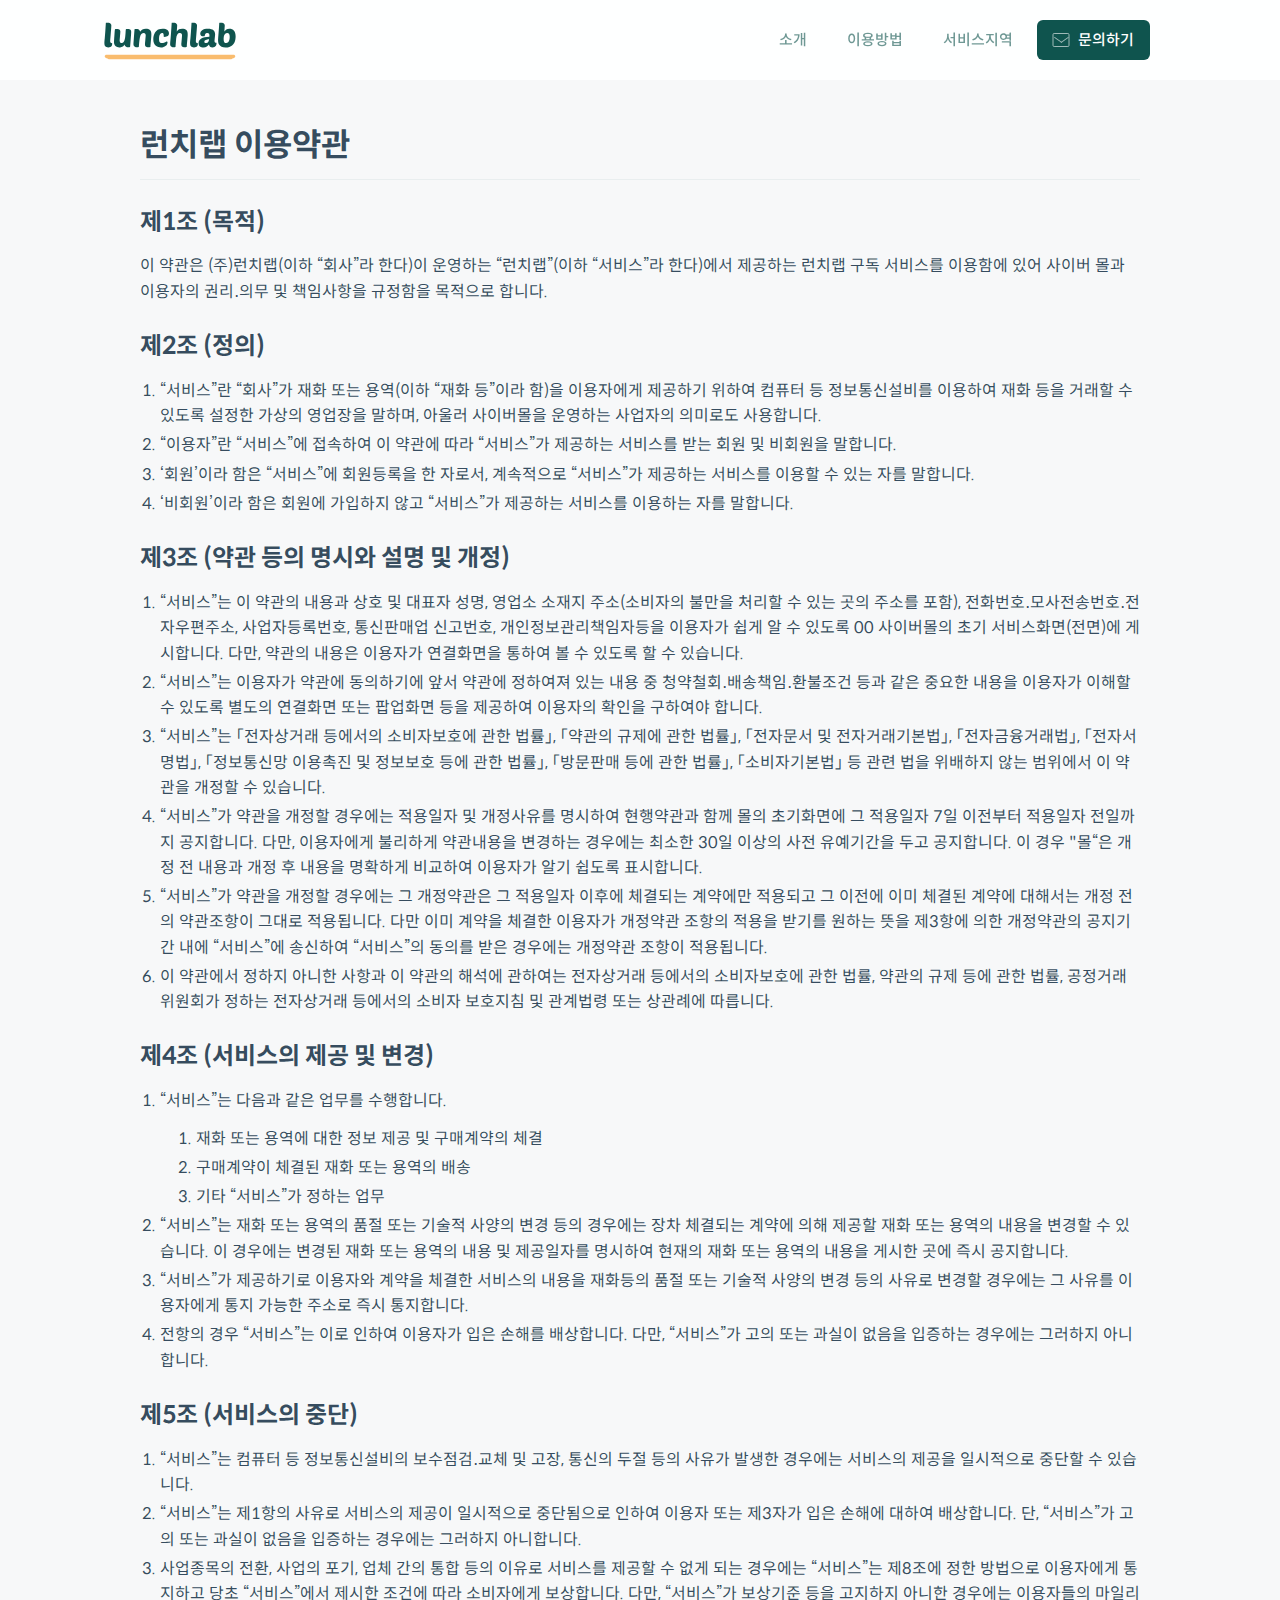
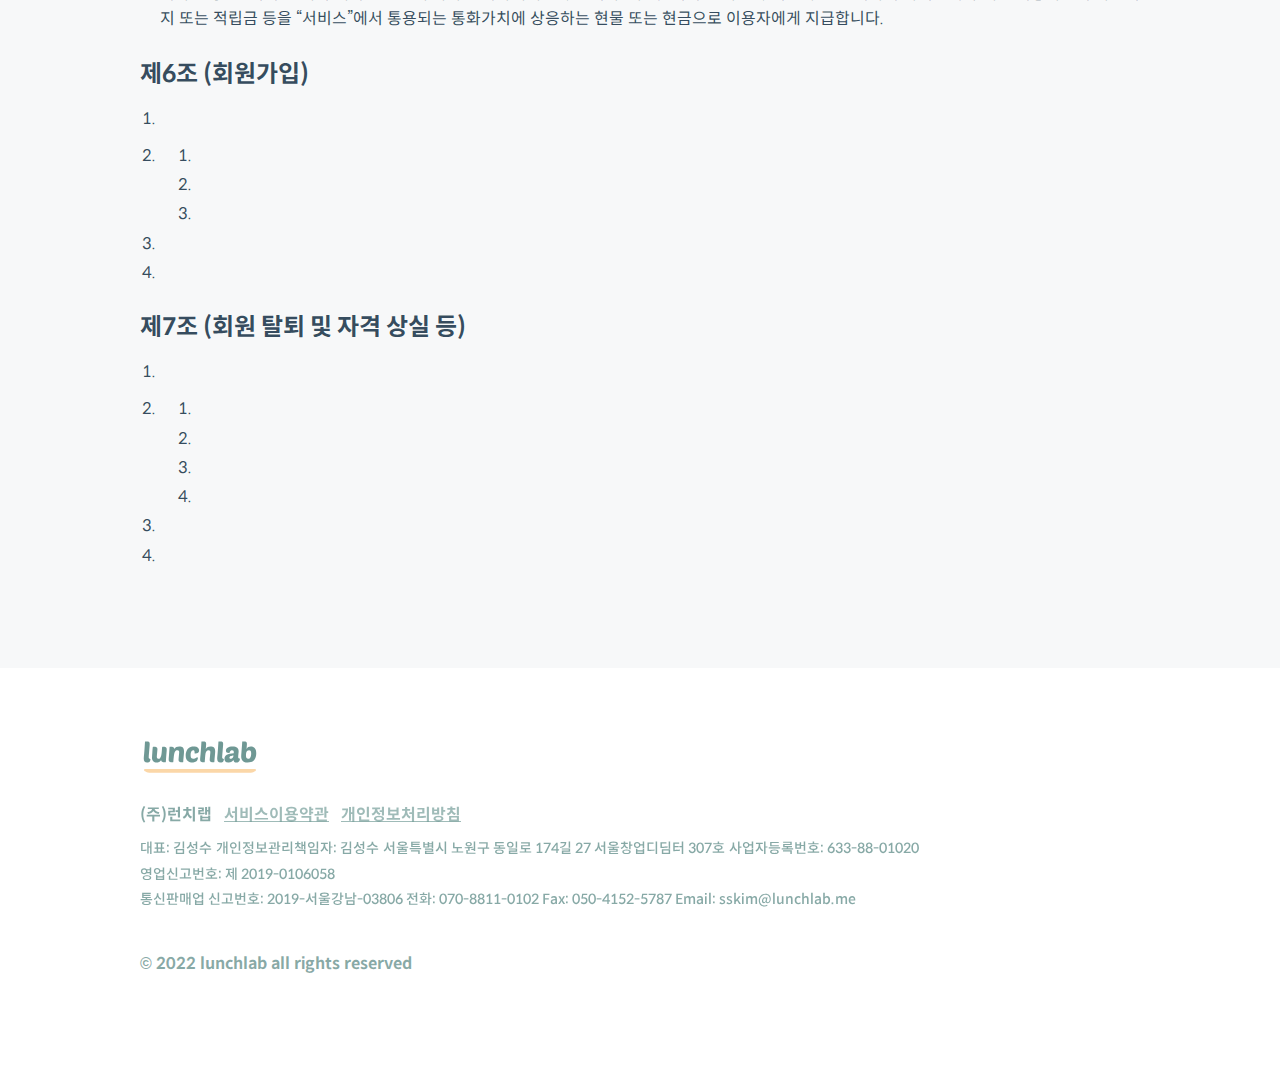
==== terms.html @ 13d2830c "히어로, 제품 플랜, FAQ, 문의하기, 약관 추가 및 업데이트" ====
<!DOCTYPE html>
<html>
<head>
<meta charset="UTF-8">
<meta name="viewport" content="width=device-width, initial-scale=1.0" />
<meta name="theme-color" content="#ffffff">
<link rel=”shortcut icon” href=”img/favicon.png”>
<link rel="icon" href="img/favicon.png">
<link rel="mask-icon" href="img/favicon.png" color="#000000">
<link rel="apple-touch-icon" href="img/favicon.png">
<title> 런치랩 </title>
<link rel="stylesheet" href="asset/company.css">
</head>

<body>

<div class="wrapper">

    <header class="gnb is-scroll wow fadeInDown" data-wow-delay=".5s">
        <div class="inner-wrapper">
            <a class="brand" href="/">
                <svg width="192" height="50" viewBox="0 0 192 50" fill="0E544E" xmlns="http://www.w3.org/2000/svg">
                    <path d="M11.3732 33.8372C9.45861 33.8372 8.08443 33.3402 7.25066 32.3464C6.41689 31.3525 6 29.7111 6 27.4221C6 27.0607 6.01544 26.6089 6.04632 26.0668C6.10808 25.5247 6.16984 24.832 6.2316 23.9887C6.32424 23.1153 6.43233 22.0461 6.55585 20.7812C6.67937 19.5162 6.80289 17.9802 6.92641 16.1732C7.08082 14.3661 7.23522 12.2428 7.38962 9.80329C7.5749 7.36376 7.76019 4.53271 7.94547 1.31012C7.97635 0.647528 8.05355 0.255998 8.17707 0.135527C8.26971 0.0451757 8.51676 0 8.9182 0H10.7247C11.6511 0 12.4231 0.105411 13.0407 0.316234C13.6584 0.527058 14.1524 0.813176 14.523 1.17459C14.8936 1.536 15.1561 1.95765 15.3105 2.43953C15.4649 2.89129 15.5421 3.37318 15.5421 3.88518C15.5421 4.48753 15.4957 5.36094 15.4031 6.50541C15.3413 7.61976 15.2487 8.88471 15.1252 10.3002C15.0017 11.7158 14.8781 13.1915 14.7546 14.7275C14.6311 16.2635 14.5076 17.7393 14.384 19.1548C14.2605 20.5402 14.1524 21.7901 14.0598 22.9045C13.998 24.0188 13.9672 24.8621 13.9672 25.4344C13.9672 26.2174 14.1061 26.7746 14.384 27.1059C14.6928 27.4372 15.0171 27.6781 15.3568 27.8287C15.6965 27.9492 16.0053 28.0395 16.2832 28.0998C16.592 28.1299 16.7464 28.2202 16.7464 28.3708C16.7464 29.0334 16.6692 29.696 16.5148 30.3586C16.3604 30.9911 16.0825 31.5784 15.681 32.1205C15.2796 32.6325 14.7237 33.0541 14.0135 33.3854C13.3341 33.6866 12.454 33.8372 11.3732 33.8372Z" />
                    <path d="M27.8985 12.4235C27.8985 13.056 27.8367 13.9445 27.7132 15.0889C27.6205 16.2334 27.5125 17.4231 27.3889 18.6579C27.2963 19.8927 27.1882 21.0522 27.0647 22.1365C26.9721 23.2207 26.9257 24.0038 26.9257 24.4856C26.9257 25.5398 27.1882 26.368 27.7132 26.9704C28.269 27.5426 29.0256 27.8287 29.9829 27.8287C30.8167 27.8287 31.5115 27.5125 32.0673 26.88C32.6541 26.2174 33.1173 25.3741 33.4569 24.3501C33.8275 23.296 34.1209 22.1064 34.337 20.7812C34.5532 19.456 34.7076 18.1158 34.8002 16.7605C34.9238 15.4052 35.0164 14.0951 35.0782 12.8301C35.1708 11.5351 35.2635 10.4207 35.3561 9.48706C35.387 9.24612 35.4796 9.03529 35.634 8.85459C35.7884 8.67388 36.0355 8.58353 36.3752 8.58353H38.0427C39 8.58353 39.772 8.68894 40.3587 8.89976C40.9763 9.08047 41.455 9.35153 41.7947 9.71294C42.1652 10.0744 42.4123 10.5261 42.5358 11.0682C42.6902 11.5802 42.7674 12.1826 42.7674 12.8753C42.7674 13.3271 42.7365 13.9746 42.6748 14.8179C42.6439 15.6311 42.5667 16.7755 42.4432 18.2513C42.3196 19.6969 42.1652 21.5492 41.98 23.808C41.8256 26.0367 41.6248 28.8075 41.3778 32.1205C41.316 32.7529 41.2388 33.1294 41.1462 33.2499C41.0844 33.3704 40.8374 33.4306 40.405 33.4306H38.5985C37.6721 33.4306 36.9001 33.3252 36.2825 33.1144C35.6958 32.9035 35.2171 32.6325 34.8466 32.3012C34.476 31.9699 34.2135 31.5784 34.0591 31.1266C33.9047 30.6748 33.8121 30.208 33.7812 29.7261C33.318 30.5092 32.793 31.1718 32.2063 31.7139C31.6504 32.256 31.0637 32.6927 30.4461 33.024C29.8285 33.3252 29.1954 33.536 28.547 33.6565C27.8985 33.8071 27.2654 33.8824 26.6478 33.8824C25.4743 33.8824 24.4244 33.7016 23.498 33.3402C22.5716 32.9487 21.7841 32.4367 21.1356 31.8042C20.518 31.1718 20.0394 30.4188 19.6997 29.5454C19.36 28.672 19.1902 27.7384 19.1902 26.7445C19.1902 26.3529 19.2056 25.7205 19.2365 24.8471C19.2983 23.9435 19.36 22.9346 19.4218 21.8202C19.5144 20.7059 19.6071 19.5313 19.6997 18.2965C19.7923 17.0315 19.8695 15.8419 19.9313 14.7275C20.0239 13.6132 20.1012 12.6344 20.1629 11.7911C20.2556 10.9478 20.3173 10.3454 20.3482 9.984C20.41 9.44188 20.5335 9.08047 20.7188 8.89976C20.904 8.68894 21.2128 8.58353 21.6452 8.58353H23.1274C24.0847 8.58353 24.8722 8.67388 25.4898 8.85459C26.1074 9.03529 26.586 9.2913 26.9257 9.62259C27.2963 9.95388 27.5433 10.3605 27.6669 10.8424C27.8213 11.2941 27.8985 11.8212 27.8985 12.4235Z" />
                    <path d="M61.6945 29.4551C61.6945 28.7925 61.7408 27.9341 61.8334 26.88C61.957 25.7958 62.065 24.6664 62.1577 23.4918C62.2812 22.2871 62.3893 21.1275 62.4819 20.0132C62.6054 18.8988 62.6672 17.9652 62.6672 17.2122C62.6672 16.4292 62.4665 15.7365 62.065 15.1341C61.6945 14.5016 60.9533 14.1854 59.8416 14.1854C58.7608 14.1854 57.8653 14.4414 57.155 14.9534C56.4448 15.4654 55.8426 16.3991 55.3485 17.7544C54.8853 19.1096 54.4993 20.9769 54.1905 23.3562C53.8817 25.7355 53.5884 28.7925 53.3104 32.5271C53.2796 32.8885 53.2023 33.1294 53.0788 33.2499C52.9553 33.3704 52.6928 33.4306 52.2914 33.4306H50.6238C49.6665 33.4306 48.8791 33.3402 48.2615 33.1595C47.6747 32.9487 47.1961 32.6626 46.8255 32.3012C46.4859 31.9398 46.2388 31.5031 46.0844 30.9911C45.9609 30.4489 45.8991 29.8315 45.8991 29.1388C45.8991 28.6871 45.9146 28.0546 45.9454 27.2414C46.0072 26.3981 46.0998 25.2537 46.2234 23.808C46.3469 22.3322 46.4858 20.48 46.6403 18.2513C46.8255 15.9925 47.0417 13.2066 47.2887 9.89365C47.3196 9.23106 47.3968 8.83953 47.5203 8.71906C47.613 8.62871 47.86 8.58353 48.2615 8.58353H50.068C50.9944 8.58353 51.751 8.68894 52.3377 8.89976C52.9553 9.11059 53.4494 9.39671 53.82 9.75812C54.1905 10.0894 54.453 10.496 54.6074 10.9779C54.7618 11.4296 54.8545 11.8965 54.8853 12.3784C55.8426 10.7821 56.9389 9.68282 58.1741 9.08047C59.4093 8.448 60.9533 8.13177 62.8062 8.13177C64.1032 8.13177 65.2303 8.2673 66.1876 8.53835C67.1449 8.80941 67.9323 9.27623 68.5499 9.93882C69.1984 10.5713 69.6771 11.4146 69.9859 12.4687C70.2947 13.4927 70.4491 14.7727 70.4491 16.3087C70.4491 16.7906 70.4182 17.4833 70.3564 18.3868C70.2947 19.2904 70.2175 20.2842 70.1248 21.3685C70.0322 22.4226 69.9241 23.5369 69.8006 24.7115C69.708 25.856 69.6153 26.9252 69.5227 27.9191C69.43 28.9129 69.3528 29.7864 69.2911 30.5393C69.2293 31.2922 69.1984 31.7892 69.1984 32.0301C69.1984 32.6927 69.1212 33.0993 68.9668 33.2499C68.8124 33.3704 68.4727 33.4306 67.9478 33.4306H66.4655C65.4773 33.4306 64.6744 33.3402 64.0568 33.1595C63.4392 32.9788 62.9606 32.7228 62.6209 32.3915C62.2812 32.0602 62.0342 31.6536 61.8798 31.1718C61.7562 30.6598 61.6945 30.0875 61.6945 29.4551Z" />
                    <path d="M85.3245 27.8739C86.2201 27.8739 86.9921 27.7534 87.6406 27.5125C88.3199 27.2715 88.9067 27.0005 89.4008 26.6993C89.8948 26.3981 90.3117 26.1271 90.6514 25.8861C90.9911 25.6452 91.2999 25.5247 91.5778 25.5247C92.2881 25.5247 92.6432 25.9765 92.6432 26.88C92.6432 27.0908 92.5969 27.392 92.5042 27.7835C92.4116 28.1449 92.2881 28.5365 92.1337 28.9581C91.9793 29.3497 91.8094 29.7261 91.6242 30.0875C91.4697 30.4489 91.3153 30.72 91.1609 30.9007C91.0065 31.0513 90.7286 31.2922 90.3272 31.6235C89.9566 31.9548 89.4471 32.2861 88.7986 32.6174C88.1501 32.9487 87.3935 33.2348 86.5289 33.4758C85.6642 33.7468 84.7069 33.8824 83.657 33.8824C82.4835 33.8824 81.2638 33.7167 79.9977 33.3854C78.7624 33.024 77.6353 32.4216 76.6162 31.5784C75.5972 30.7049 74.748 29.5454 74.0686 28.0998C73.4201 26.624 73.0959 24.7868 73.0959 22.5882C73.0959 21.8052 73.1422 20.9167 73.2348 19.9228C73.3584 18.8988 73.59 17.8598 73.9296 16.8056C74.2693 15.7214 74.7171 14.6673 75.2729 13.6433C75.8597 12.5892 76.6317 11.6555 77.589 10.8424C78.5463 10.0292 79.6889 9.38165 81.0167 8.89976C82.3755 8.38776 83.9812 8.13177 85.8341 8.13177C87.3472 8.13177 88.6442 8.31247 89.725 8.67388C90.8367 9.00518 91.7477 9.472 92.4579 10.0744C93.1682 10.6466 93.6931 11.3242 94.0328 12.1073C94.4034 12.8904 94.5887 13.7336 94.5887 14.6372C94.5887 16.2635 94.0637 17.4682 93.0138 18.2513C91.9638 19.0042 90.4816 19.3807 88.567 19.3807C88.1038 19.3807 87.7795 19.3506 87.5943 19.2904C87.4398 19.2 87.3626 19.0193 87.3626 18.7482C87.3626 18.0254 87.3472 17.3779 87.3163 16.8056C87.2854 16.2334 87.1928 15.7515 87.0384 15.36C86.9149 14.9685 86.7141 14.6673 86.4362 14.4565C86.1583 14.2456 85.7569 14.1402 85.2319 14.1402C84.2746 14.1402 83.5026 14.4414 82.9159 15.0438C82.36 15.6461 81.9277 16.384 81.6189 17.2574C81.341 18.1007 81.1557 18.9741 81.063 19.8776C81.0013 20.7812 80.9704 21.5341 80.9704 22.1365C80.9704 24.2748 81.3101 25.7656 81.9894 26.6089C82.6997 27.4522 83.8114 27.8739 85.3245 27.8739Z" />
                    <path d="M111.626 27.8287C111.719 26.8348 111.811 25.7958 111.904 24.7115C112.027 23.6273 112.12 22.5882 112.182 21.5944C112.274 20.6005 112.352 19.712 112.413 18.9289C112.475 18.1459 112.506 17.5736 112.506 17.2122C112.506 16.4292 112.305 15.7365 111.904 15.1341C111.533 14.5016 110.792 14.1854 109.681 14.1854C108.198 14.1854 106.994 14.8631 106.068 16.2184C105.172 17.5736 104.647 19.3807 104.493 21.6395C104.431 22.272 104.354 23.1605 104.261 24.3049C104.168 25.4193 104.076 26.5638 103.983 27.7384C103.89 28.8828 103.798 29.9219 103.705 30.8555C103.643 31.7591 103.613 32.3162 103.613 32.5271C103.613 32.8885 103.535 33.1294 103.381 33.2499C103.257 33.3704 102.995 33.4306 102.593 33.4306H100.926C99.9686 33.4306 99.1812 33.3402 98.5636 33.1595C97.9768 32.9487 97.4982 32.6626 97.1276 32.3012C96.7879 31.9398 96.5409 31.5031 96.3865 30.9911C96.263 30.4489 96.2012 29.8315 96.2012 29.1388C96.2012 28.4762 96.2475 27.5577 96.3402 26.3831C96.4637 25.1784 96.6181 23.5369 96.8034 21.4588C96.9887 19.3506 97.2048 16.6701 97.4519 13.4174C97.6989 10.1647 97.9614 6.12894 98.2393 1.31012C98.2702 0.647528 98.3474 0.255998 98.4709 0.135527C98.5636 0.0451757 98.8106 0 99.2121 0H101.019C101.945 0 102.717 0.105411 103.335 0.316234C103.952 0.527058 104.446 0.813176 104.817 1.17459C105.187 1.536 105.45 1.95765 105.604 2.43953C105.759 2.89129 105.836 3.37318 105.836 3.88518C105.836 4.42729 105.774 5.43623 105.651 6.912C105.558 8.38776 105.434 10.1195 105.28 12.1073C106.206 10.6014 107.226 9.56235 108.337 8.99012C109.48 8.41788 110.916 8.13177 112.645 8.13177C113.942 8.13177 115.069 8.2673 116.026 8.53835C116.984 8.80941 117.771 9.27623 118.389 9.93882C119.037 10.5713 119.516 11.4146 119.825 12.4687C120.134 13.4927 120.288 14.7727 120.288 16.3087C120.288 16.7906 120.242 17.6188 120.149 18.7934C120.056 19.968 119.933 21.3082 119.778 22.8141C119.655 24.32 119.516 25.9012 119.362 27.5576C119.238 29.184 119.13 30.6748 119.037 32.0301C119.006 32.3614 118.976 32.6174 118.945 32.7981C118.914 32.9788 118.852 33.1144 118.759 33.2047C118.698 33.2951 118.59 33.3553 118.435 33.3854C118.281 33.4155 118.065 33.4306 117.787 33.4306H116.304C115.316 33.4306 114.513 33.3402 113.896 33.1595C113.278 32.9788 112.799 32.7228 112.46 32.3915C112.12 32.0602 111.873 31.6536 111.719 31.1718C111.595 30.6598 111.533 30.0875 111.533 29.4551C111.533 29.1539 111.533 28.8678 111.533 28.5967C111.564 28.3256 111.595 28.0696 111.626 27.8287Z" />
                    <path d="M128.876 33.8372C126.961 33.8372 125.587 33.3402 124.753 32.3464C123.919 31.3525 123.503 29.7111 123.503 27.4221C123.503 27.0607 123.518 26.6089 123.549 26.0668C123.611 25.5247 123.672 24.832 123.734 23.9887C123.827 23.1153 123.935 22.0461 124.058 20.7812C124.182 19.5162 124.305 17.9802 124.429 16.1732C124.583 14.3661 124.738 12.2428 124.892 9.80329C125.077 7.36376 125.263 4.53271 125.448 1.31012C125.479 0.647528 125.556 0.255998 125.68 0.135527C125.772 0.0451757 126.019 0 126.421 0H128.227C129.154 0 129.926 0.105411 130.543 0.316234C131.161 0.527058 131.655 0.813176 132.026 1.17459C132.396 1.536 132.659 1.95765 132.813 2.43953C132.967 2.89129 133.045 3.37318 133.045 3.88518C133.045 4.48753 132.998 5.36094 132.906 6.50541C132.844 7.61976 132.751 8.88471 132.628 10.3002C132.504 11.7158 132.381 13.1915 132.257 14.7275C132.134 16.2635 132.01 17.7393 131.887 19.1548C131.763 20.5402 131.655 21.7901 131.562 22.9045C131.501 24.0188 131.47 24.8621 131.47 25.4344C131.47 26.2174 131.609 26.7746 131.887 27.1059C132.195 27.4372 132.52 27.6781 132.859 27.8287C133.199 27.9492 133.508 28.0395 133.786 28.0998C134.095 28.1299 134.249 28.2202 134.249 28.3708C134.249 29.0334 134.172 29.696 134.017 30.3586C133.863 30.9911 133.585 31.5784 133.184 32.1205C132.782 32.6325 132.226 33.0541 131.516 33.3854C130.837 33.6866 129.957 33.8372 128.876 33.8372Z" />
                    <path d="M135.164 27.8739C135.164 25.1633 136.415 23.04 138.916 21.504C141.417 19.968 145.108 19.1398 149.987 19.0193C150.018 18.688 150.033 18.4169 150.033 18.2061C150.064 17.9652 150.079 17.6791 150.079 17.3478C150.079 16.384 149.894 15.616 149.524 15.0438C149.153 14.4715 148.381 14.1854 147.208 14.1854C146.559 14.1854 146.034 14.2758 145.633 14.4565C145.231 14.6372 144.907 14.8932 144.66 15.2245C144.413 15.5256 144.212 15.9021 144.058 16.3539C143.903 16.8056 143.764 17.3026 143.641 17.8447C143.579 18.1158 143.44 18.2965 143.224 18.3868C143.008 18.4471 142.668 18.4772 142.205 18.4772C139.055 18.4772 137.48 17.3176 137.48 14.9986C137.48 14.0649 137.696 13.1765 138.129 12.3332C138.592 11.4899 139.256 10.7671 140.12 10.1647C141.016 9.53224 142.128 9.03529 143.456 8.67388C144.783 8.31247 146.327 8.13177 148.088 8.13177C151.515 8.13177 154.001 8.82447 155.545 10.2099C157.089 11.5953 157.861 13.5529 157.861 16.0828C157.861 16.4141 157.815 17.0165 157.722 17.8899C157.661 18.7332 157.568 19.6367 157.444 20.6005C157.352 21.5341 157.259 22.4226 157.166 23.2659C157.105 24.1092 157.074 24.6965 157.074 25.0278C157.074 25.7807 157.213 26.3228 157.491 26.6541C157.769 26.9553 158.077 27.1661 158.417 27.2866C158.788 27.4071 159.112 27.4974 159.39 27.5576C159.668 27.6179 159.807 27.7685 159.807 28.0094C159.807 28.672 159.714 29.3497 159.529 30.0424C159.344 30.7351 159.035 31.3675 158.602 31.9398C158.201 32.512 157.63 32.9788 156.889 33.3402C156.178 33.7016 155.298 33.8824 154.248 33.8824C152.766 33.8824 151.654 33.536 150.913 32.8433C150.172 32.1506 149.678 31.1868 149.431 29.952C148.69 31.0061 147.717 31.9247 146.513 32.7078C145.339 33.4908 143.795 33.8824 141.881 33.8824C140.954 33.8824 140.074 33.7769 139.24 33.5661C138.437 33.3553 137.727 33.0089 137.11 32.5271C136.523 32.0452 136.044 31.4278 135.674 30.6748C135.334 29.8918 135.164 28.9581 135.164 27.8739ZM149.57 22.7238C148.767 22.7238 147.98 22.784 147.208 22.9045C146.436 23.0249 145.741 23.2207 145.123 23.4918C144.536 23.7327 144.058 24.064 143.687 24.4856C143.317 24.9073 143.131 25.4193 143.131 26.0217C143.131 26.7144 143.347 27.1962 143.78 27.4673C144.243 27.7384 144.737 27.8739 145.262 27.8739C145.756 27.8739 146.25 27.7685 146.744 27.5576C147.238 27.3468 147.671 27.0306 148.041 26.6089C148.443 26.1572 148.782 25.6151 149.06 24.9826C149.338 24.3501 149.508 23.5972 149.57 22.7238Z" />
                    <path d="M172.335 33.8824C169.958 33.8824 168.074 33.5511 166.684 32.8885C165.295 32.1958 164.245 31.3374 163.534 30.3134C162.824 29.2894 162.376 28.1901 162.191 27.0155C162.006 25.8108 161.913 24.7115 161.913 23.7177C161.913 23.3261 161.944 22.5581 162.006 21.4137C162.099 20.2692 162.207 18.944 162.33 17.4381C162.454 15.9322 162.577 14.336 162.701 12.6494C162.824 10.9327 162.948 9.32141 163.071 7.81553C163.195 6.27953 163.287 4.92424 163.349 3.74965C163.442 2.57506 163.488 1.76188 163.488 1.31012C163.488 0.647528 163.534 0.271057 163.627 0.180704C163.72 0.0602345 163.998 0 164.461 0H166.267C167.194 0 167.966 0.105411 168.583 0.316234C169.201 0.527058 169.695 0.813176 170.066 1.17459C170.436 1.536 170.699 1.95765 170.853 2.43953C171.008 2.89129 171.085 3.38824 171.085 3.93035C171.085 4.44235 171.023 5.43623 170.899 6.912C170.807 8.38776 170.683 10.1195 170.529 12.1073C171.332 10.752 172.243 9.75812 173.262 9.12565C174.281 8.46306 175.624 8.13177 177.292 8.13177C180.102 8.13177 182.248 9.0353 183.73 10.8424C185.243 12.6494 186 15.3449 186 18.9289C186 19.8626 185.923 20.8866 185.768 22.0009C185.645 23.1153 185.398 24.2297 185.027 25.344C184.688 26.4282 184.194 27.4974 183.545 28.5515C182.927 29.5755 182.109 30.4791 181.09 31.2621C180.071 32.0452 178.836 32.6777 177.384 33.1595C175.964 33.6414 174.281 33.8824 172.335 33.8824ZM174.42 14.1402C173.308 14.1402 172.428 14.4264 171.78 14.9986C171.162 15.5708 170.683 16.2635 170.344 17.0767C170.004 17.8899 169.788 18.7633 169.695 19.6969C169.602 20.6005 169.556 21.3986 169.556 22.0913C169.556 24.1694 169.85 25.6602 170.436 26.5638C171.023 27.4372 171.903 27.8739 173.077 27.8739C174.188 27.8739 175.053 27.5426 175.671 26.88C176.319 26.1873 176.798 25.3741 177.106 24.4405C177.446 23.5068 177.662 22.5581 177.755 21.5944C177.848 20.6306 177.894 19.8777 177.894 19.3355C177.894 17.6489 177.631 16.3689 177.106 15.4955C176.581 14.592 175.686 14.1402 174.42 14.1402Z" />
                    <path d="M10.2812 49.1406C8.18847 48.0942 7.14213 47.5711 6.85544 47.1774C6.13425 46.1871 6.46475 44.7871 7.55267 44.2239C7.98514 44 9.15499 44 11.4947 44H180.505C182.845 44 184.015 44 184.447 44.2239C185.535 44.7871 185.866 46.1871 185.145 47.1774C184.858 47.5711 183.812 48.0942 181.719 49.1406V49.1406C181.269 49.3653 181.045 49.4776 180.814 49.5699C180.26 49.7921 179.675 49.9301 179.079 49.9795C178.832 50 178.581 50 178.078 50H13.9217C13.4193 50 13.1681 50 12.9207 49.9795C12.3252 49.9301 11.7404 49.7921 11.1856 49.5699C10.9552 49.4776 10.7305 49.3653 10.2812 49.1406V49.1406Z" fill="#F9BC6E"/>
                </svg>
            </a>
            <nav>
                <a href="/#jump-why">소개</a>
                <a href="/#jump-howto">이용방법</a>
                <a href="/#jump-area">서비스지역</a>
                <a href="/#jump-contact"><i class="icon icon-mail"></i>문의하기</a>
            </nav>
        </div>
    </header>

    <section class="terms">
        <div class="inner">
            <h1>런치랩 이용약관</h1>
            <h2>제1조 (목적)</h2>
            <p>이 약관은 (주)런치랩(이하 “회사”라 한다)이 운영하는 “런치랩”(이하 “서비스”라 한다)에서 제공하는 런치랩 구독 서비스를 이용함에 있어 사이버 몰과 이용자의 권리․의무 및 책임사항을 규정함을 목적으로 합니다.</p>
            <h2>제2조 (정의)</h2>
            <ol>
                <li>“서비스”란 “회사”가 재화 또는 용역(이하 “재화 등”이라 함)을 이용자에게 제공하기 위하여 컴퓨터 등 정보통신설비를 이용하여 재화 등을 거래할 수 있도록 설정한 가상의 영업장을 말하며, 아울러 사이버몰을 운영하는 사업자의 의미로도 사용합니다.</li>
                <li>“이용자”란 “서비스”에 접속하여 이 약관에 따라 “서비스”가 제공하는 서비스를 받는 회원 및 비회원을 말합니다.</li>
                <li>‘회원’이라 함은 “서비스”에 회원등록을 한 자로서, 계속적으로 “서비스”가 제공하는 서비스를 이용할 수 있는 자를 말합니다.</li>
                <li>‘비회원’이라 함은 회원에 가입하지 않고 “서비스”가 제공하는 서비스를 이용하는 자를 말합니다.</li>
            </ol>
            <h2>제3조 (약관 등의 명시와 설명 및 개정)</h2>
            <ol>
                <li>“서비스”는 이 약관의 내용과 상호 및 대표자 성명, 영업소 소재지 주소(소비자의 불만을 처리할 수 있는 곳의 주소를 포함), 전화번호․모사전송번호․전자우편주소, 사업자등록번호, 통신판매업 신고번호, 개인정보관리책임자등을 이용자가 쉽게 알 수 있도록 00 사이버몰의 초기 서비스화면(전면)에 게시합니다. 다만, 약관의 내용은 이용자가 연결화면을 통하여 볼 수 있도록 할 수 있습니다.</li>
                <li>“서비스”는 이용자가 약관에 동의하기에 앞서 약관에 정하여져 있는 내용 중 청약철회․배송책임․환불조건 등과 같은 중요한 내용을 이용자가 이해할 수 있도록 별도의 연결화면 또는 팝업화면 등을 제공하여 이용자의 확인을 구하여야 합니다.</li>
                <li>“서비스”는 「전자상거래 등에서의 소비자보호에 관한 법률」, 「약관의 규제에 관한 법률」, 「전자문서 및 전자거래기본법」, 「전자금융거래법」, 「전자서명법」, 「정보통신망 이용촉진 및 정보보호 등에 관한 법률」, 「방문판매 등에 관한 법률」, 「소비자기본법」 등 관련 법을 위배하지 않는 범위에서 이 약관을 개정할 수 있습니다.</li>
                <li>“서비스”가 약관을 개정할 경우에는 적용일자 및 개정사유를 명시하여 현행약관과 함께 몰의 초기화면에 그 적용일자 7일 이전부터 적용일자 전일까지 공지합니다. 다만, 이용자에게 불리하게 약관내용을 변경하는 경우에는 최소한 30일 이상의 사전 유예기간을 두고 공지합니다. 이 경우 "몰“은 개정 전 내용과 개정 후 내용을 명확하게 비교하여 이용자가 알기 쉽도록 표시합니다.</li>
                <li>“서비스”가 약관을 개정할 경우에는 그 개정약관은 그 적용일자 이후에 체결되는 계약에만 적용되고 그 이전에 이미 체결된 계약에 대해서는 개정 전의 약관조항이 그대로 적용됩니다. 다만 이미 계약을 체결한 이용자가 개정약관 조항의 적용을 받기를 원하는 뜻을 제3항에 의한 개정약관의 공지기간 내에 “서비스”에 송신하여 “서비스”의 동의를 받은 경우에는 개정약관 조항이 적용됩니다.</li>
                <li>이 약관에서 정하지 아니한 사항과 이 약관의 해석에 관하여는 전자상거래 등에서의 소비자보호에 관한 법률, 약관의 규제 등에 관한 법률, 공정거래위원회가 정하는 전자상거래 등에서의 소비자 보호지침 및 관계법령 또는 상관례에 따릅니다.</li>
            </ol>
            <h2>제4조 (서비스의 제공 및 변경)</h2>
            <ol>
                <li>“서비스”는 다음과 같은 업무를 수행합니다.
                    <ol>
                        <li>재화 또는 용역에 대한 정보 제공 및 구매계약의 체결</li>
                        <li>구매계약이 체결된 재화 또는 용역의 배송</li>
                        <li>기타 “서비스”가 정하는 업무</li>
                    </ol>
                </li>
                <li>“서비스”는 재화 또는 용역의 품절 또는 기술적 사양의 변경 등의 경우에는 장차 체결되는 계약에 의해 제공할 재화 또는 용역의 내용을 변경할 수 있습니다. 이 경우에는 변경된 재화 또는 용역의 내용 및 제공일자를 명시하여 현재의 재화 또는 용역의 내용을 게시한 곳에 즉시 공지합니다.</li>
                <li>“서비스”가 제공하기로 이용자와 계약을 체결한 서비스의 내용을 재화등의 품절 또는 기술적 사양의 변경 등의 사유로 변경할 경우에는 그 사유를 이용자에게 통지 가능한 주소로 즉시 통지합니다.</li>
                <li>전항의 경우 “서비스”는 이로 인하여 이용자가 입은 손해를 배상합니다. 다만, “서비스”가 고의 또는 과실이 없음을 입증하는 경우에는 그러하지 아니합니다.</li>
            </ol>
            <h2>제5조 (서비스의 중단)</h2>
            <ol>
                <li>“서비스”는 컴퓨터 등 정보통신설비의 보수점검․교체 및 고장, 통신의 두절 등의 사유가 발생한 경우에는 서비스의 제공을 일시적으로 중단할 수 있습니다.</li>
                <li>“서비스”는 제1항의 사유로 서비스의 제공이 일시적으로 중단됨으로 인하여 이용자 또는 제3자가 입은 손해에 대하여 배상합니다. 단, “서비스”가 고의 또는 과실이 없음을 입증하는 경우에는 그러하지 아니합니다.</li>
                <li>사업종목의 전환, 사업의 포기, 업체 간의 통합 등의 이유로 서비스를 제공할 수 없게 되는 경우에는 “서비스”는 제8조에 정한 방법으로 이용자에게 통지하고 당초 “서비스”에서 제시한 조건에 따라 소비자에게 보상합니다. 다만, “서비스”가 보상기준 등을 고지하지 아니한 경우에는 이용자들의 마일리지 또는 적립금 등을 “서비스”에서 통용되는 통화가치에 상응하는 현물 또는 현금으로 이용자에게 지급합니다.</li>
            </ol>
            <h2>제6조 (회원가입)</h2>
            <ol>
                <li></li>
                <li>
                    <ol>
                        <li></li>
                        <li></li>
                        <li></li>
                    </ol>
                </li>
                <li></li>
                <li></li>
            </ol>
            <h2>제7조 (회원 탈퇴 및 자격 상실 등)</h2>
            <ol>
                <li></li>
                <li>
                    <ol>
                        <li></li>
                        <li></li>
                        <li></li>
                        <li></li>
                    </ol>
                </li>
                <li></li>
                <li></li>
            </ol>
        </ol>
    </section>

    <footer class="copyright wow fadeIn fast">
        <div class="copyright-inner">
            
            <svg width="192" height="50" viewBox="0 0 192 50" fill="FFFFFF" xmlns="http://www.w3.org/2000/svg">
                <path d="M11.3732 33.8372C9.45861 33.8372 8.08443 33.3402 7.25066 32.3464C6.41689 31.3525 6 29.7111 6 27.4221C6 27.0607 6.01544 26.6089 6.04632 26.0668C6.10808 25.5247 6.16984 24.832 6.2316 23.9887C6.32424 23.1153 6.43233 22.0461 6.55585 20.7812C6.67937 19.5162 6.80289 17.9802 6.92641 16.1732C7.08082 14.3661 7.23522 12.2428 7.38962 9.80329C7.5749 7.36376 7.76019 4.53271 7.94547 1.31012C7.97635 0.647528 8.05355 0.255998 8.17707 0.135527C8.26971 0.0451757 8.51676 0 8.9182 0H10.7247C11.6511 0 12.4231 0.105411 13.0407 0.316234C13.6584 0.527058 14.1524 0.813176 14.523 1.17459C14.8936 1.536 15.1561 1.95765 15.3105 2.43953C15.4649 2.89129 15.5421 3.37318 15.5421 3.88518C15.5421 4.48753 15.4957 5.36094 15.4031 6.50541C15.3413 7.61976 15.2487 8.88471 15.1252 10.3002C15.0017 11.7158 14.8781 13.1915 14.7546 14.7275C14.6311 16.2635 14.5076 17.7393 14.384 19.1548C14.2605 20.5402 14.1524 21.7901 14.0598 22.9045C13.998 24.0188 13.9672 24.8621 13.9672 25.4344C13.9672 26.2174 14.1061 26.7746 14.384 27.1059C14.6928 27.4372 15.0171 27.6781 15.3568 27.8287C15.6965 27.9492 16.0053 28.0395 16.2832 28.0998C16.592 28.1299 16.7464 28.2202 16.7464 28.3708C16.7464 29.0334 16.6692 29.696 16.5148 30.3586C16.3604 30.9911 16.0825 31.5784 15.681 32.1205C15.2796 32.6325 14.7237 33.0541 14.0135 33.3854C13.3341 33.6866 12.454 33.8372 11.3732 33.8372Z" "/>
                <path d="M27.8985 12.4235C27.8985 13.056 27.8367 13.9445 27.7132 15.0889C27.6205 16.2334 27.5125 17.4231 27.3889 18.6579C27.2963 19.8927 27.1882 21.0522 27.0647 22.1365C26.9721 23.2207 26.9257 24.0038 26.9257 24.4856C26.9257 25.5398 27.1882 26.368 27.7132 26.9704C28.269 27.5426 29.0256 27.8287 29.9829 27.8287C30.8167 27.8287 31.5115 27.5125 32.0673 26.88C32.6541 26.2174 33.1173 25.3741 33.4569 24.3501C33.8275 23.296 34.1209 22.1064 34.337 20.7812C34.5532 19.456 34.7076 18.1158 34.8002 16.7605C34.9238 15.4052 35.0164 14.0951 35.0782 12.8301C35.1708 11.5351 35.2635 10.4207 35.3561 9.48706C35.387 9.24612 35.4796 9.03529 35.634 8.85459C35.7884 8.67388 36.0355 8.58353 36.3752 8.58353H38.0427C39 8.58353 39.772 8.68894 40.3587 8.89976C40.9763 9.08047 41.455 9.35153 41.7947 9.71294C42.1652 10.0744 42.4123 10.5261 42.5358 11.0682C42.6902 11.5802 42.7674 12.1826 42.7674 12.8753C42.7674 13.3271 42.7365 13.9746 42.6748 14.8179C42.6439 15.6311 42.5667 16.7755 42.4432 18.2513C42.3196 19.6969 42.1652 21.5492 41.98 23.808C41.8256 26.0367 41.6248 28.8075 41.3778 32.1205C41.316 32.7529 41.2388 33.1294 41.1462 33.2499C41.0844 33.3704 40.8374 33.4306 40.405 33.4306H38.5985C37.6721 33.4306 36.9001 33.3252 36.2825 33.1144C35.6958 32.9035 35.2171 32.6325 34.8466 32.3012C34.476 31.9699 34.2135 31.5784 34.0591 31.1266C33.9047 30.6748 33.8121 30.208 33.7812 29.7261C33.318 30.5092 32.793 31.1718 32.2063 31.7139C31.6504 32.256 31.0637 32.6927 30.4461 33.024C29.8285 33.3252 29.1954 33.536 28.547 33.6565C27.8985 33.8071 27.2654 33.8824 26.6478 33.8824C25.4743 33.8824 24.4244 33.7016 23.498 33.3402C22.5716 32.9487 21.7841 32.4367 21.1356 31.8042C20.518 31.1718 20.0394 30.4188 19.6997 29.5454C19.36 28.672 19.1902 27.7384 19.1902 26.7445C19.1902 26.3529 19.2056 25.7205 19.2365 24.8471C19.2983 23.9435 19.36 22.9346 19.4218 21.8202C19.5144 20.7059 19.6071 19.5313 19.6997 18.2965C19.7923 17.0315 19.8695 15.8419 19.9313 14.7275C20.0239 13.6132 20.1012 12.6344 20.1629 11.7911C20.2556 10.9478 20.3173 10.3454 20.3482 9.984C20.41 9.44188 20.5335 9.08047 20.7188 8.89976C20.904 8.68894 21.2128 8.58353 21.6452 8.58353H23.1274C24.0847 8.58353 24.8722 8.67388 25.4898 8.85459C26.1074 9.03529 26.586 9.2913 26.9257 9.62259C27.2963 9.95388 27.5433 10.3605 27.6669 10.8424C27.8213 11.2941 27.8985 11.8212 27.8985 12.4235Z" />
                <path d="M61.6945 29.4551C61.6945 28.7925 61.7408 27.9341 61.8334 26.88C61.957 25.7958 62.065 24.6664 62.1577 23.4918C62.2812 22.2871 62.3893 21.1275 62.4819 20.0132C62.6054 18.8988 62.6672 17.9652 62.6672 17.2122C62.6672 16.4292 62.4665 15.7365 62.065 15.1341C61.6945 14.5016 60.9533 14.1854 59.8416 14.1854C58.7608 14.1854 57.8653 14.4414 57.155 14.9534C56.4448 15.4654 55.8426 16.3991 55.3485 17.7544C54.8853 19.1096 54.4993 20.9769 54.1905 23.3562C53.8817 25.7355 53.5884 28.7925 53.3104 32.5271C53.2796 32.8885 53.2023 33.1294 53.0788 33.2499C52.9553 33.3704 52.6928 33.4306 52.2914 33.4306H50.6238C49.6665 33.4306 48.8791 33.3402 48.2615 33.1595C47.6747 32.9487 47.1961 32.6626 46.8255 32.3012C46.4859 31.9398 46.2388 31.5031 46.0844 30.9911C45.9609 30.4489 45.8991 29.8315 45.8991 29.1388C45.8991 28.6871 45.9146 28.0546 45.9454 27.2414C46.0072 26.3981 46.0998 25.2537 46.2234 23.808C46.3469 22.3322 46.4858 20.48 46.6403 18.2513C46.8255 15.9925 47.0417 13.2066 47.2887 9.89365C47.3196 9.23106 47.3968 8.83953 47.5203 8.71906C47.613 8.62871 47.86 8.58353 48.2615 8.58353H50.068C50.9944 8.58353 51.751 8.68894 52.3377 8.89976C52.9553 9.11059 53.4494 9.39671 53.82 9.75812C54.1905 10.0894 54.453 10.496 54.6074 10.9779C54.7618 11.4296 54.8545 11.8965 54.8853 12.3784C55.8426 10.7821 56.9389 9.68282 58.1741 9.08047C59.4093 8.448 60.9533 8.13177 62.8062 8.13177C64.1032 8.13177 65.2303 8.2673 66.1876 8.53835C67.1449 8.80941 67.9323 9.27623 68.5499 9.93882C69.1984 10.5713 69.6771 11.4146 69.9859 12.4687C70.2947 13.4927 70.4491 14.7727 70.4491 16.3087C70.4491 16.7906 70.4182 17.4833 70.3564 18.3868C70.2947 19.2904 70.2175 20.2842 70.1248 21.3685C70.0322 22.4226 69.9241 23.5369 69.8006 24.7115C69.708 25.856 69.6153 26.9252 69.5227 27.9191C69.43 28.9129 69.3528 29.7864 69.2911 30.5393C69.2293 31.2922 69.1984 31.7892 69.1984 32.0301C69.1984 32.6927 69.1212 33.0993 68.9668 33.2499C68.8124 33.3704 68.4727 33.4306 67.9478 33.4306H66.4655C65.4773 33.4306 64.6744 33.3402 64.0568 33.1595C63.4392 32.9788 62.9606 32.7228 62.6209 32.3915C62.2812 32.0602 62.0342 31.6536 61.8798 31.1718C61.7562 30.6598 61.6945 30.0875 61.6945 29.4551Z" />
                <path d="M85.3245 27.8739C86.2201 27.8739 86.9921 27.7534 87.6406 27.5125C88.3199 27.2715 88.9067 27.0005 89.4008 26.6993C89.8948 26.3981 90.3117 26.1271 90.6514 25.8861C90.9911 25.6452 91.2999 25.5247 91.5778 25.5247C92.2881 25.5247 92.6432 25.9765 92.6432 26.88C92.6432 27.0908 92.5969 27.392 92.5042 27.7835C92.4116 28.1449 92.2881 28.5365 92.1337 28.9581C91.9793 29.3497 91.8094 29.7261 91.6242 30.0875C91.4697 30.4489 91.3153 30.72 91.1609 30.9007C91.0065 31.0513 90.7286 31.2922 90.3272 31.6235C89.9566 31.9548 89.4471 32.2861 88.7986 32.6174C88.1501 32.9487 87.3935 33.2348 86.5289 33.4758C85.6642 33.7468 84.7069 33.8824 83.657 33.8824C82.4835 33.8824 81.2638 33.7167 79.9977 33.3854C78.7624 33.024 77.6353 32.4216 76.6162 31.5784C75.5972 30.7049 74.748 29.5454 74.0686 28.0998C73.4201 26.624 73.0959 24.7868 73.0959 22.5882C73.0959 21.8052 73.1422 20.9167 73.2348 19.9228C73.3584 18.8988 73.59 17.8598 73.9296 16.8056C74.2693 15.7214 74.7171 14.6673 75.2729 13.6433C75.8597 12.5892 76.6317 11.6555 77.589 10.8424C78.5463 10.0292 79.6889 9.38165 81.0167 8.89976C82.3755 8.38776 83.9812 8.13177 85.8341 8.13177C87.3472 8.13177 88.6442 8.31247 89.725 8.67388C90.8367 9.00518 91.7477 9.472 92.4579 10.0744C93.1682 10.6466 93.6931 11.3242 94.0328 12.1073C94.4034 12.8904 94.5887 13.7336 94.5887 14.6372C94.5887 16.2635 94.0637 17.4682 93.0138 18.2513C91.9638 19.0042 90.4816 19.3807 88.567 19.3807C88.1038 19.3807 87.7795 19.3506 87.5943 19.2904C87.4398 19.2 87.3626 19.0193 87.3626 18.7482C87.3626 18.0254 87.3472 17.3779 87.3163 16.8056C87.2854 16.2334 87.1928 15.7515 87.0384 15.36C86.9149 14.9685 86.7141 14.6673 86.4362 14.4565C86.1583 14.2456 85.7569 14.1402 85.2319 14.1402C84.2746 14.1402 83.5026 14.4414 82.9159 15.0438C82.36 15.6461 81.9277 16.384 81.6189 17.2574C81.341 18.1007 81.1557 18.9741 81.063 19.8776C81.0013 20.7812 80.9704 21.5341 80.9704 22.1365C80.9704 24.2748 81.3101 25.7656 81.9894 26.6089C82.6997 27.4522 83.8114 27.8739 85.3245 27.8739Z" />
                <path d="M111.626 27.8287C111.719 26.8348 111.811 25.7958 111.904 24.7115C112.027 23.6273 112.12 22.5882 112.182 21.5944C112.274 20.6005 112.352 19.712 112.413 18.9289C112.475 18.1459 112.506 17.5736 112.506 17.2122C112.506 16.4292 112.305 15.7365 111.904 15.1341C111.533 14.5016 110.792 14.1854 109.681 14.1854C108.198 14.1854 106.994 14.8631 106.068 16.2184C105.172 17.5736 104.647 19.3807 104.493 21.6395C104.431 22.272 104.354 23.1605 104.261 24.3049C104.168 25.4193 104.076 26.5638 103.983 27.7384C103.89 28.8828 103.798 29.9219 103.705 30.8555C103.643 31.7591 103.613 32.3162 103.613 32.5271C103.613 32.8885 103.535 33.1294 103.381 33.2499C103.257 33.3704 102.995 33.4306 102.593 33.4306H100.926C99.9686 33.4306 99.1812 33.3402 98.5636 33.1595C97.9768 32.9487 97.4982 32.6626 97.1276 32.3012C96.7879 31.9398 96.5409 31.5031 96.3865 30.9911C96.263 30.4489 96.2012 29.8315 96.2012 29.1388C96.2012 28.4762 96.2475 27.5577 96.3402 26.3831C96.4637 25.1784 96.6181 23.5369 96.8034 21.4588C96.9887 19.3506 97.2048 16.6701 97.4519 13.4174C97.6989 10.1647 97.9614 6.12894 98.2393 1.31012C98.2702 0.647528 98.3474 0.255998 98.4709 0.135527C98.5636 0.0451757 98.8106 0 99.2121 0H101.019C101.945 0 102.717 0.105411 103.335 0.316234C103.952 0.527058 104.446 0.813176 104.817 1.17459C105.187 1.536 105.45 1.95765 105.604 2.43953C105.759 2.89129 105.836 3.37318 105.836 3.88518C105.836 4.42729 105.774 5.43623 105.651 6.912C105.558 8.38776 105.434 10.1195 105.28 12.1073C106.206 10.6014 107.226 9.56235 108.337 8.99012C109.48 8.41788 110.916 8.13177 112.645 8.13177C113.942 8.13177 115.069 8.2673 116.026 8.53835C116.984 8.80941 117.771 9.27623 118.389 9.93882C119.037 10.5713 119.516 11.4146 119.825 12.4687C120.134 13.4927 120.288 14.7727 120.288 16.3087C120.288 16.7906 120.242 17.6188 120.149 18.7934C120.056 19.968 119.933 21.3082 119.778 22.8141C119.655 24.32 119.516 25.9012 119.362 27.5576C119.238 29.184 119.13 30.6748 119.037 32.0301C119.006 32.3614 118.976 32.6174 118.945 32.7981C118.914 32.9788 118.852 33.1144 118.759 33.2047C118.698 33.2951 118.59 33.3553 118.435 33.3854C118.281 33.4155 118.065 33.4306 117.787 33.4306H116.304C115.316 33.4306 114.513 33.3402 113.896 33.1595C113.278 32.9788 112.799 32.7228 112.46 32.3915C112.12 32.0602 111.873 31.6536 111.719 31.1718C111.595 30.6598 111.533 30.0875 111.533 29.4551C111.533 29.1539 111.533 28.8678 111.533 28.5967C111.564 28.3256 111.595 28.0696 111.626 27.8287Z" />
                <path d="M128.876 33.8372C126.961 33.8372 125.587 33.3402 124.753 32.3464C123.919 31.3525 123.503 29.7111 123.503 27.4221C123.503 27.0607 123.518 26.6089 123.549 26.0668C123.611 25.5247 123.672 24.832 123.734 23.9887C123.827 23.1153 123.935 22.0461 124.058 20.7812C124.182 19.5162 124.305 17.9802 124.429 16.1732C124.583 14.3661 124.738 12.2428 124.892 9.80329C125.077 7.36376 125.263 4.53271 125.448 1.31012C125.479 0.647528 125.556 0.255998 125.68 0.135527C125.772 0.0451757 126.019 0 126.421 0H128.227C129.154 0 129.926 0.105411 130.543 0.316234C131.161 0.527058 131.655 0.813176 132.026 1.17459C132.396 1.536 132.659 1.95765 132.813 2.43953C132.967 2.89129 133.045 3.37318 133.045 3.88518C133.045 4.48753 132.998 5.36094 132.906 6.50541C132.844 7.61976 132.751 8.88471 132.628 10.3002C132.504 11.7158 132.381 13.1915 132.257 14.7275C132.134 16.2635 132.01 17.7393 131.887 19.1548C131.763 20.5402 131.655 21.7901 131.562 22.9045C131.501 24.0188 131.47 24.8621 131.47 25.4344C131.47 26.2174 131.609 26.7746 131.887 27.1059C132.195 27.4372 132.52 27.6781 132.859 27.8287C133.199 27.9492 133.508 28.0395 133.786 28.0998C134.095 28.1299 134.249 28.2202 134.249 28.3708C134.249 29.0334 134.172 29.696 134.017 30.3586C133.863 30.9911 133.585 31.5784 133.184 32.1205C132.782 32.6325 132.226 33.0541 131.516 33.3854C130.837 33.6866 129.957 33.8372 128.876 33.8372Z" />
                <path d="M135.164 27.8739C135.164 25.1633 136.415 23.04 138.916 21.504C141.417 19.968 145.108 19.1398 149.987 19.0193C150.018 18.688 150.033 18.4169 150.033 18.2061C150.064 17.9652 150.079 17.6791 150.079 17.3478C150.079 16.384 149.894 15.616 149.524 15.0438C149.153 14.4715 148.381 14.1854 147.208 14.1854C146.559 14.1854 146.034 14.2758 145.633 14.4565C145.231 14.6372 144.907 14.8932 144.66 15.2245C144.413 15.5256 144.212 15.9021 144.058 16.3539C143.903 16.8056 143.764 17.3026 143.641 17.8447C143.579 18.1158 143.44 18.2965 143.224 18.3868C143.008 18.4471 142.668 18.4772 142.205 18.4772C139.055 18.4772 137.48 17.3176 137.48 14.9986C137.48 14.0649 137.696 13.1765 138.129 12.3332C138.592 11.4899 139.256 10.7671 140.12 10.1647C141.016 9.53224 142.128 9.03529 143.456 8.67388C144.783 8.31247 146.327 8.13177 148.088 8.13177C151.515 8.13177 154.001 8.82447 155.545 10.2099C157.089 11.5953 157.861 13.5529 157.861 16.0828C157.861 16.4141 157.815 17.0165 157.722 17.8899C157.661 18.7332 157.568 19.6367 157.444 20.6005C157.352 21.5341 157.259 22.4226 157.166 23.2659C157.105 24.1092 157.074 24.6965 157.074 25.0278C157.074 25.7807 157.213 26.3228 157.491 26.6541C157.769 26.9553 158.077 27.1661 158.417 27.2866C158.788 27.4071 159.112 27.4974 159.39 27.5576C159.668 27.6179 159.807 27.7685 159.807 28.0094C159.807 28.672 159.714 29.3497 159.529 30.0424C159.344 30.7351 159.035 31.3675 158.602 31.9398C158.201 32.512 157.63 32.9788 156.889 33.3402C156.178 33.7016 155.298 33.8824 154.248 33.8824C152.766 33.8824 151.654 33.536 150.913 32.8433C150.172 32.1506 149.678 31.1868 149.431 29.952C148.69 31.0061 147.717 31.9247 146.513 32.7078C145.339 33.4908 143.795 33.8824 141.881 33.8824C140.954 33.8824 140.074 33.7769 139.24 33.5661C138.437 33.3553 137.727 33.0089 137.11 32.5271C136.523 32.0452 136.044 31.4278 135.674 30.6748C135.334 29.8918 135.164 28.9581 135.164 27.8739ZM149.57 22.7238C148.767 22.7238 147.98 22.784 147.208 22.9045C146.436 23.0249 145.741 23.2207 145.123 23.4918C144.536 23.7327 144.058 24.064 143.687 24.4856C143.317 24.9073 143.131 25.4193 143.131 26.0217C143.131 26.7144 143.347 27.1962 143.78 27.4673C144.243 27.7384 144.737 27.8739 145.262 27.8739C145.756 27.8739 146.25 27.7685 146.744 27.5576C147.238 27.3468 147.671 27.0306 148.041 26.6089C148.443 26.1572 148.782 25.6151 149.06 24.9826C149.338 24.3501 149.508 23.5972 149.57 22.7238Z" />
                <path d="M172.335 33.8824C169.958 33.8824 168.074 33.5511 166.684 32.8885C165.295 32.1958 164.245 31.3374 163.534 30.3134C162.824 29.2894 162.376 28.1901 162.191 27.0155C162.006 25.8108 161.913 24.7115 161.913 23.7177C161.913 23.3261 161.944 22.5581 162.006 21.4137C162.099 20.2692 162.207 18.944 162.33 17.4381C162.454 15.9322 162.577 14.336 162.701 12.6494C162.824 10.9327 162.948 9.32141 163.071 7.81553C163.195 6.27953 163.287 4.92424 163.349 3.74965C163.442 2.57506 163.488 1.76188 163.488 1.31012C163.488 0.647528 163.534 0.271057 163.627 0.180704C163.72 0.0602345 163.998 0 164.461 0H166.267C167.194 0 167.966 0.105411 168.583 0.316234C169.201 0.527058 169.695 0.813176 170.066 1.17459C170.436 1.536 170.699 1.95765 170.853 2.43953C171.008 2.89129 171.085 3.38824 171.085 3.93035C171.085 4.44235 171.023 5.43623 170.899 6.912C170.807 8.38776 170.683 10.1195 170.529 12.1073C171.332 10.752 172.243 9.75812 173.262 9.12565C174.281 8.46306 175.624 8.13177 177.292 8.13177C180.102 8.13177 182.248 9.0353 183.73 10.8424C185.243 12.6494 186 15.3449 186 18.9289C186 19.8626 185.923 20.8866 185.768 22.0009C185.645 23.1153 185.398 24.2297 185.027 25.344C184.688 26.4282 184.194 27.4974 183.545 28.5515C182.927 29.5755 182.109 30.4791 181.09 31.2621C180.071 32.0452 178.836 32.6777 177.384 33.1595C175.964 33.6414 174.281 33.8824 172.335 33.8824ZM174.42 14.1402C173.308 14.1402 172.428 14.4264 171.78 14.9986C171.162 15.5708 170.683 16.2635 170.344 17.0767C170.004 17.8899 169.788 18.7633 169.695 19.6969C169.602 20.6005 169.556 21.3986 169.556 22.0913C169.556 24.1694 169.85 25.6602 170.436 26.5638C171.023 27.4372 171.903 27.8739 173.077 27.8739C174.188 27.8739 175.053 27.5426 175.671 26.88C176.319 26.1873 176.798 25.3741 177.106 24.4405C177.446 23.5068 177.662 22.5581 177.755 21.5944C177.848 20.6306 177.894 19.8777 177.894 19.3355C177.894 17.6489 177.631 16.3689 177.106 15.4955C176.581 14.592 175.686 14.1402 174.42 14.1402Z" />
                <path d="M10.2812 49.1406C8.18847 48.0942 7.14213 47.5711 6.85544 47.1774C6.13425 46.1871 6.46475 44.7871 7.55267 44.2239C7.98514 44 9.15499 44 11.4947 44H180.505C182.845 44 184.015 44 184.447 44.2239C185.535 44.7871 185.866 46.1871 185.145 47.1774C184.858 47.5711 183.812 48.0942 181.719 49.1406V49.1406C181.269 49.3653 181.045 49.4776 180.814 49.5699C180.26 49.7921 179.675 49.9301 179.079 49.9795C178.832 50 178.581 50 178.078 50H13.9217C13.4193 50 13.1681 50 12.9207 49.9795C12.3252 49.9301 11.7404 49.7921 11.1856 49.5699C10.9552 49.4776 10.7305 49.3653 10.2812 49.1406V49.1406Z" fill="#F9BC6E"/>
            </svg>
            <nav>
            <strong>(주)런치랩</strong>
            <a href="#">서비스이용약관</a>
            <a href="#">개인정보처리방침</a>
            </nav>
            <p>
                <span>대표: 김성수</span>
                <span>개인정보관리책임자: 김성수</span>
                <span>서울특별시 노원구 동일로 174길 27 서울창업디딤터 307호</span>
                <span>사업자등록번호: 633-88-01020</span>
                <span>영업신고번호: 제 2019-0106058</span>
                <span>통신판매업 신고번호: 2019-서울강남-03806
                <span>전화: 070-8811-0102</span>
                <span>Fax: 050-4152-5787</span>
                <span>Email: sskim@lunchlab.me</span>
            </p>
        </div>
        <h6>&copy; 2022 <strong>lunchlab</strong> all rights reserved</h6>
    </footer>

</div>

<script src="asset/wow.min.js"></script>
<script type="text/javascript">

//
//  빠른 호출용 정의
//
const jumpNav = document.querySelector('.gnb nav');
const logo = document.querySelector('.gnb .brand');
const gnb = document.querySelector('.gnb');

logo.onclick = function() {
    gnb.classList.toggle('is-open');
}
jumpNav.onclick = function() {
    gnb.classList.toggle('is-open');
}

scrollGNB();
new WOW().init();

</script>

</body>

</html>
---- asset/company.css ----
@charset "UTF-8";
@import url(font.css);
@import url(animate.css);
@import url(icons.min.css);
input:focus {
  outline: none;
  -webkit-transition: ease-in-out all .15s;
  transition: ease-in-out all .15s;
}

::-moz-selection {
  background: rgba(15, 84, 78, 0.4);
  color: #FFF;
}

::selection {
  background: rgba(15, 84, 78, 0.4);
  color: #FFF;
}

* {
  margin: 0;
  padding: 0;
  -webkit-box-sizing: border-box;
          box-sizing: border-box;
}

a,
button {
  text-decoration: none;
  cursor: pointer !important;
}

a:hover, a:hover::before, a:hover::after,
a:hover *,
button:hover,
button:hover::before,
button:hover::after,
button:hover * {
  -webkit-transition: ease-in-out all .25s;
  transition: ease-in-out all .25s;
}

html {
  position: relative;
  margin: 0;
  padding: 0;
  scroll-behavior: smooth;
}

body {
  position: relative;
  color: #001C34;
  font-weight: 500;
  font-family: 'Spoqa Han Sans Neo', sans-serif;
  line-height: 1.58;
  cursor: default;
  overflow: auto;
  overflow-x: hidden;
}

.wrapper {
  position: relative;
  width: 100%;
  background: #FFF;
}

.gnb {
  z-index: 50;
  top: 0;
  left: 0;
  position: fixed;
  display: -webkit-box;
  display: -ms-flexbox;
  display: flex;
  -webkit-box-pack: center;
      -ms-flex-pack: center;
          justify-content: center;
  -webkit-box-align: center;
      -ms-flex-align: center;
          align-items: center;
  width: 100%;
  height: 80px;
  font-size: 15px;
  line-height: 50px;
}

.gnb::before {
  opacity: 0;
  content: '';
  z-index: -1;
  position: absolute;
  left: 0;
  top: 0;
  width: 100%;
  height: 80px;
  background: rgba(255, 255, 255, 0.88);
  -webkit-backdrop-filter: blur(10px);
          backdrop-filter: blur(10px);
  -webkit-transition: ease-in-out all .6s;
  transition: ease-in-out all .6s;
}

.gnb .inner-wrapper {
  display: -webkit-box;
  display: -ms-flexbox;
  display: flex;
  -webkit-box-pack: justify;
      -ms-flex-pack: justify;
          justify-content: space-between;
  max-width: 1080px;
  width: 100%;
}

.gnb a {
  color: #FFF;
  font-weight: 500;
}

.gnb .brand {
  display: block;
}

.gnb .brand svg {
  position: relative;
  display: block;
  margin-top: 2px;
  width: 140px;
  fill: #FFF;
}

.gnb nav {
  display: -webkit-box;
  display: -ms-flexbox;
  display: flex;
  -ms-flex-wrap: nowrap;
      flex-wrap: nowrap;
  -webkit-box-align: center;
      -ms-flex-align: center;
          align-items: center;
  -webkit-box-pack: center;
      -ms-flex-pack: center;
          justify-content: center;
}

.gnb nav a {
  opacity: .6;
  display: -webkit-box;
  display: -ms-flexbox;
  display: flex;
  -webkit-box-align: center;
      -ms-flex-align: center;
          align-items: center;
  -webkit-box-pack: center;
      -ms-flex-pack: center;
          justify-content: center;
  margin: 0 4px;
  padding: 0 16px;
  height: 40px;
  border: 0;
  color: #FFF;
  font-weight: 500;
  font-size: 15px;
  -webkit-transition: all .25s ease-in-out;
  transition: all .25s ease-in-out;
  border-radius: 6px;
}

.gnb nav a:hover {
  background: #0F544E;
}

.gnb nav a:last-child {
  -webkit-box-orient: horizontal;
  -webkit-box-direction: normal;
      -ms-flex-direction: row;
          flex-direction: row;
  opacity: 1;
  margin-right: 30px;
  background: #0F544E;
}

.gnb nav a:last-child .icon {
  margin-right: 10px;
  opacity: .6;
}

.gnb nav:hover a {
  opacity: .6;
}

.gnb nav:hover a:hover {
  opacity: 1;
}

.gnb.is-scroll {
  -webkit-backdrop-filter: blur(8px);
          backdrop-filter: blur(8px);
}

.gnb.is-scroll .brand svg {
  fill: #0F544E;
}

.gnb.is-scroll::before {
  opacity: 1;
}

.gnb.is-scroll a:not(:last-child) {
  color: #0F544E;
}

.gnb.is-scroll a:not(:last-child):hover {
  background-color: rgba(15, 84, 78, 0.03);
}

section {
  position: relative;
  display: -webkit-box;
  display: -ms-flexbox;
  display: flex;
  -webkit-box-orient: vertical;
  -webkit-box-direction: normal;
      -ms-flex-direction: column;
          flex-direction: column;
  -webkit-box-align: center;
      -ms-flex-align: center;
          align-items: center;
  -webkit-box-pack: center;
      -ms-flex-pack: center;
          justify-content: center;
  min-height: 900px;
  background: #FFF;
  color: #001C34;
}

section .btn-jump {
  z-index: 55;
  position: absolute;
  left: 50%;
  margin-left: -24px;
  bottom: 24px;
  width: 48px;
  border: 0;
  background: none;
  color: rgba(0, 28, 52, 0.4);
  font-weight: 100;
  font-size: 24px;
  cursor: pointer;
  -webkit-animation: blingJump 2s infinite;
          animation: blingJump 2s infinite;
}

section .msg {
  z-index: 1;
  position: relative;
  display: -webkit-box;
  display: -ms-flexbox;
  display: flex;
  -webkit-box-orient: vertical;
  -webkit-box-direction: normal;
      -ms-flex-direction: column;
          flex-direction: column;
  -webkit-box-align: center;
      -ms-flex-align: center;
          align-items: center;
  padding: 40px;
  min-width: 80vw;
  min-height: 100%;
  -webkit-font-smoothing: subpixel-antialiased;
}

section .msg p {
  opacity: .8;
  z-index: 100;
  position: relative;
  margin-top: 10px;
  font-weight: 500;
  font-size: 18px;
  text-align: center;
}

section .msg strong {
  color: #0F544E;
  font-weight: 700;
  font-size: 44px;
  line-height: 1.33;
  letter-spacing: -0.5px;
}

section .msg em {
  opacity: .8;
  margin-bottom: 4px;
  color: #FFF;
  font-style: normal;
  font-size: 20px;
  letter-spacing: 2px;
  text-transform: uppercase;
}

section .msg a {
  z-index: 100;
  position: relative;
  display: block;
  margin-top: 24px;
  color: #0F544E;
  font-weight: 500;
  font-size: 16px;
}

section .msg a:hover {
  color: #0F544E;
}

section.hero {
  z-index: 1;
  position: relative;
  min-height: 100vh;
  background: rgba(15, 84, 78, 0.03) url("https://r712.github.io/lunchlab/pic/220509-0982.png") no-repeat center bottom fixed;
  background-size: cover;
  overflow: hidden;
}

section.hero::before {
  content: '';
  position: absolute;
  left: 0;
  top: 0;
  width: 100%;
  height: 100%;
  background: linear-gradient(to top, rgba(220, 181, 116, 0.9) 80px, rgba(15, 84, 78, 0.2) 24%);
}

section.hero .btn-jump {
  color: #FFF;
}

section.hero .msg {
  z-index: 1;
  position: relative;
  margin: 20vh 0 440px;
  color: #FFF;
}

section.hero .msg strong,
section.hero .msg span {
  font-weight: 600;
  font-size: 58px;
  line-height: 80px;
  text-shadow: 0 1px 1px rgba(0, 28, 52, 0.1), 0 4px 40px rgba(0, 28, 52, 0.1);
}

section.hero .msg strong {
  color: #FFF;
  font-weight: 600;
}

section.hero .msg p {
  font-size: 22px;
}

section.hero .msg a {
  z-index: 2;
  position: relative;
  display: -webkit-box;
  display: -ms-flexbox;
  display: flex;
  -webkit-box-align: center;
      -ms-flex-align: center;
          align-items: center;
  -webkit-box-pack: center;
      -ms-flex-pack: center;
          justify-content: center;
  margin-top: 40px;
  width: 280px;
  height: 60px;
  background: #0F544E;
  color: #FFF;
  font-size: 18px;
  border-radius: 12px;
  -webkit-backdrop-filter: blur(10px);
          backdrop-filter: blur(10px);
  cursor: pointer;
}

section.hero .msg a img {
  opacity: .6;
  margin-right: 10px;
}

section.hero .msg a:hover {
  background: #0d4b46;
  text-decoration: none;
  -webkit-transform: scale(1.05);
          transform: scale(1.05);
  -webkit-box-shadow: 0 4px 40px rgba(15, 84, 78, 0.4);
          box-shadow: 0 4px 40px rgba(15, 84, 78, 0.4);
}

section.hero .preview-app {
  z-index: 1;
  position: absolute;
  left: 50%;
  bottom: -180px;
  margin: 40px 0 0 -188px;
  width: 376px;
  height: 640px;
  border-radius: 8px;
  -webkit-box-shadow: 0 0 40px rgba(0, 28, 52, 0.15);
          box-shadow: 0 0 40px rgba(0, 28, 52, 0.15);
  overflow: hidden;
  -webkit-transition: all .4s ease;
  transition: all .4s ease;
}

section.hero .preview-app img {
  display: block;
  width: 100%;
  -webkit-transform: translateY(-60px);
          transform: translateY(-60px);
}

section.hero .preview-app:hover {
  -webkit-transform: translateY(-60px);
          transform: translateY(-60px);
  -webkit-box-shadow: 0 0 40px rgba(0, 28, 52, 0.4);
          box-shadow: 0 0 40px rgba(0, 28, 52, 0.4);
}

section.why {
  -webkit-box-orient: vertical;
  -webkit-box-direction: normal;
      -ms-flex-direction: column;
          flex-direction: column;
  -webkit-box-pack: center;
      -ms-flex-pack: center;
          justify-content: center;
  height: 100vh;
  background: -webkit-gradient(linear, left top, left bottom, from(#DCB574));
  background: linear-gradient(to bottom, #DCB574 rgba(15, 84, 78, 0.06));
  overflow: hidden;
}

section.why::before {
  content: '';
  position: absolute;
  left: 50%;
  top: 0;
  margin-left: -1440px;
  width: 1180px;
  height: 100%;
  background: url("../img/obj-meal.png") no-repeat right 100px;
  background-size: 800px;
  opacity: .8;
  -webkit-transform: rotate(5deg);
          transform: rotate(5deg);
}

section.why::after {
  content: '';
  position: absolute;
  right: 50%;
  bottom: -240px;
  margin-right: -980px;
  width: 900px;
  height: 100%;
  background: url("../img/obj-salad.png") no-repeat left center;
  background-size: 900px;
  opacity: .8;
  -webkit-transform: rotate(-5deg);
          transform: rotate(-5deg);
}

section.why .bubblemsg {
  z-index: 1;
  display: -webkit-box;
  display: -ms-flexbox;
  display: flex;
  -webkit-box-orient: vertical;
  -webkit-box-direction: normal;
      -ms-flex-direction: column;
          flex-direction: column;
  -webkit-box-align: top;
      -ms-flex-align: top;
          align-items: top;
  -webkit-box-pack: top;
      -ms-flex-pack: top;
          justify-content: top;
  margin: 120px 0;
  padding: 60px 48px;
  max-width: 720px;
  background: rgba(146, 103, 50, 0.18);
  color: #FFF;
  font-size: 14px;
  -webkit-backdrop-filter: blur(30px);
          backdrop-filter: blur(30px);
  border-radius: 16px;
}

section.why .bubblemsg em {
  margin-bottom: 8px;
  opacity: .5;
  font-weight: 600;
  font-style: normal;
  font-size: 16px;
  letter-spacing: 1px;
}

section.why .bubblemsg p {
  color: #FFF;
  font-size: 24px;
  line-height: 1.7;
  word-break: keep-all;
}

section.why .counts {
  display: -webkit-box;
  display: -ms-flexbox;
  display: flex;
  -webkit-box-orient: horizontal;
  -webkit-box-direction: normal;
      -ms-flex-direction: row;
          flex-direction: row;
  -ms-flex-wrap: wrap;
      flex-wrap: wrap;
  margin-top: 40px;
  padding-top: 40px;
  border-top: 1px solid rgba(0, 28, 52, 0.05);
}

section.why .counts em {
  width: 100%;
}

section.why .counts .item {
  display: -webkit-box;
  display: -ms-flexbox;
  display: flex;
  -webkit-box-orient: vertical;
  -webkit-box-direction: normal;
      -ms-flex-direction: column;
          flex-direction: column;
  width: 50%;
}

section.why .counts .item small {
  font-weight: 600;
  font-size: 16px;
}

section.why .counts .item strong {
  font-size: 44px;
}

section.why .counts .desc {
  opacity: .6;
  width: 100%;
  font-weight: 400;
  font-size: 16px;
}

section.clients {
  max-height: 90vh;
}

section.clients .partners {
  position: relative;
  display: -webkit-box;
  display: -ms-flexbox;
  display: flex;
  -ms-flex-wrap: wrap;
      flex-wrap: wrap;
  -webkit-box-align: center;
      -ms-flex-align: center;
          align-items: center;
  -webkit-box-pack: center;
      -ms-flex-pack: center;
          justify-content: center;
  width: 60vw;
  max-width: 640px;
  height: 480px;
  overflow: hidden;
}

section.clients .partners::before {
  content: '';
  z-index: 5;
  position: absolute;
  left: 0;
  bottom: 0;
  width: 100%;
  height: 240px;
  background: -webkit-gradient(linear, left bottom, left top, color-stop(40%, white), to(rgba(255, 255, 255, 0)));
  background: linear-gradient(to top, white 40%, rgba(255, 255, 255, 0) 100%);
}

section.clients .partners::after {
  content: '';
  position: absolute;
  left: 0;
  top: 0;
  width: 100%;
  height: 40px;
  background: -webkit-gradient(linear, left top, left bottom, from(white), to(rgba(255, 255, 255, 0)));
  background: linear-gradient(to bottom, white 0%, rgba(255, 255, 255, 0) 100%);
}

section.clients .partners .column {
  -webkit-animation: rolling 10s infinite;
          animation: rolling 10s infinite;
}

section.clients .partners .column:first-child {
  margin-top: 84px;
}

section.clients .partners .column:last-child {
  margin-top: -84px;
}

section.clients .partners .item {
  position: relative;
  display: -webkit-box;
  display: -ms-flexbox;
  display: flex;
  -webkit-box-align: center;
      -ms-flex-align: center;
          align-items: center;
  -webkit-box-pack: center;
      -ms-flex-pack: center;
          justify-content: center;
  margin: 16px;
  height: 72px;
  width: 180px;
  color: rgba(0, 28, 52, 0.4);
  font-size: 12px;
  -webkit-transition: all .25s ease-in-out;
  transition: all .25s ease-in-out;
}

section.clients .partners .item img {
  mix-blend-mode: darken;
  max-width: 180px;
  max-height: 60px;
}

section.process {
  z-index: 1;
  position: relative;
  overflow: hidden;
}

section.process .introduce {
  position: relative;
  display: -webkit-box;
  display: -ms-flexbox;
  display: flex;
  -webkit-box-orient: horizontal;
  -webkit-box-direction: normal;
      -ms-flex-direction: row;
          flex-direction: row;
  -ms-flex-wrap: wrap;
      flex-wrap: wrap;
  -webkit-box-pack: center;
      -ms-flex-pack: center;
          justify-content: center;
  max-width: 1080px;
  width: 100%;
  padding: 20px 40px 180px;
}

section.process .introduce .msg {
  padding-top: 100px;
  width: 84%;
  max-width: 1080px;
  min-width: inherit;
  -webkit-box-pack: start;
      -ms-flex-pack: start;
          justify-content: flex-start;
  -webkit-box-align: start;
      -ms-flex-align: start;
          align-items: flex-start;
}

section.process .introduce .msg span {
  color: #0F544E;
  font-weight: 600;
  font-size: 36px;
  line-height: 48px;
  letter-spacing: -1px;
}

section.process .introduce .msg span:last-child {
  color: rgba(0, 28, 52, 0.4);
}

section.process .introduce .item {
  position: relative;
  display: -webkit-box;
  display: -ms-flexbox;
  display: flex;
  -webkit-box-orient: vertical;
  -webkit-box-direction: reverse;
      -ms-flex-direction: column-reverse;
          flex-direction: column-reverse;
  -webkit-box-align: start;
      -ms-flex-align: start;
          align-items: flex-start;
  -webkit-box-pack: start;
      -ms-flex-pack: start;
          justify-content: flex-start;
  -ms-flex-wrap: wrap;
      flex-wrap: wrap;
  margin: 20px;
  padding: 32px;
  width: 40%;
  min-width: 280px;
  height: 360px;
  background: rgba(15, 84, 78, 0.03);
  color: #FFF;
  -webkit-transition: all .8s ease-in-out;
  transition: all .8s ease-in-out;
  border-radius: 16px;
}

section.process .introduce .item[data-kind=order] {
  background: rgba(15, 84, 78, 0.03) url("../img/pic-order.png") no-repeat center bottom;
  background-size: 520px !important;
}

section.process .introduce .item[data-kind=cook] {
  background: rgba(15, 84, 78, 0.03) url("/pic/220609-0019.png") no-repeat center;
  background-size: 760px !important;
}

section.process .introduce .item[data-kind=delivery] {
  background: rgba(15, 84, 78, 0.03) url("/pic/220509-0027.png") no-repeat left bottom;
  background-size: 600px !important;
}

section.process .introduce .item[data-kind=clean] {
  background: rgba(15, 84, 78, 0.03) url("../img/pic-wash.png") no-repeat right bottom;
  background-size: 520px !important;
}

section.process .introduce .item::before {
  content: '';
  position: absolute;
  left: 0;
  bottom: 0;
  width: 100%;
  height: 60%;
  background: -webkit-gradient(linear, left bottom, left top, from(rgba(220, 181, 116, 0.8)), to(transparent));
  background: linear-gradient(to top, rgba(220, 181, 116, 0.8), transparent);
  border-radius: 16px;
  -webkit-transition: all .4s ease;
  transition: all .4s ease;
}

section.process .introduce h4 {
  z-index: 1;
  position: relative;
  padding: 0;
  font-weight: 600;
  font-size: 28px;
  line-height: 40px;
  text-shadow: 0 1px 1px rgba(0, 28, 52, 0.1), 0 4px 40px rgba(0, 28, 52, 0.25);
}

section.process .introduce p {
  z-index: 1;
  position: relative;
  opacity: .8;
  padding: 0;
  font-weight: 600;
  word-break: keep-all;
  text-shadow: 0 1px 1px rgba(0, 28, 52, 0.1), 0 4px 40px rgba(0, 28, 52, 0.25);
}

section.process .introduce p span {
  display: block;
  font-size: 24px;
  line-height: 32px;
  letter-spacing: -1px;
}

section.process .introduce em {
  z-index: 1;
  position: relative;
  display: -webkit-box;
  display: -ms-flexbox;
  display: flex;
  -webkit-box-align: center;
      -ms-flex-align: center;
          align-items: center;
  -webkit-box-pack: center;
      -ms-flex-pack: center;
          justify-content: center;
  margin-bottom: 80px;
  height: 80px;
  font-style: normal;
  font-size: 72px;
}

section.product {
  background: rgba(15, 84, 78, 0.03);
}

section.product .products {
  position: relative;
  display: -webkit-box;
  display: -ms-flexbox;
  display: flex;
  -webkit-box-orient: horizontal;
  -webkit-box-direction: normal;
      -ms-flex-direction: row;
          flex-direction: row;
  -ms-flex-wrap: wrap;
      flex-wrap: wrap;
  -webkit-box-pack: center;
      -ms-flex-pack: center;
          justify-content: center;
  max-width: 1080px;
  width: 100%;
  padding: 20px 40px 180px;
}

section.product .msg {
  padding-top: 100px;
  width: 84%;
  max-width: 1080px;
  min-width: inherit;
  -webkit-box-pack: start;
      -ms-flex-pack: start;
          justify-content: flex-start;
  -webkit-box-align: start;
      -ms-flex-align: start;
          align-items: flex-start;
}

section.product .msg span {
  color: #0F544E;
  font-weight: 600;
  font-size: 36px;
  line-height: 48px;
  letter-spacing: -1px;
}

section.product .msg span:last-child {
  color: rgba(0, 28, 52, 0.4);
}

section.product .item {
  position: relative;
  display: -webkit-box;
  display: -ms-flexbox;
  display: flex;
  -webkit-box-orient: vertical;
  -webkit-box-direction: reverse;
      -ms-flex-direction: column-reverse;
          flex-direction: column-reverse;
  -webkit-box-align: start;
      -ms-flex-align: start;
          align-items: flex-start;
  -webkit-box-pack: start;
      -ms-flex-pack: start;
          justify-content: flex-start;
  -ms-flex-wrap: wrap;
      flex-wrap: wrap;
  margin: 20px;
  padding: 32px;
  width: 40%;
  min-width: 280px;
  height: 360px;
  background: rgba(15, 84, 78, 0.03);
  background-size: 560px !important;
  color: #FFF;
  -webkit-transition: all .8s ease-in-out;
  transition: all .8s ease-in-out;
  border-radius: 16px;
}

section.product .item[data-kind=meal] {
  background: rgba(15, 84, 78, 0.4) url("/pic/meal1.png") no-repeat right -40px;
}

section.product .item[data-kind=fresh] {
  background: rgba(15, 84, 78, 0.4) url("/pic/fresh2.png") no-repeat -20px -60px;
}

section.product .item[data-kind=yogurt] {
  background: rgba(15, 84, 78, 0.4) url("/pic/yogurt.png") no-repeat -100px -60px;
}

section.product .item[data-kind]::before {
  content: '';
  position: absolute;
  left: 0;
  bottom: 0;
  width: 100%;
  height: 100%;
  background: -webkit-gradient(linear, left bottom, left top, color-stop(30%, rgba(15, 84, 78, 0.5)), color-stop(40%, rgba(15, 84, 78, 0.4)), color-stop(60%, transparent));
  background: linear-gradient(0deg, rgba(15, 84, 78, 0.5) 30%, rgba(15, 84, 78, 0.4) 40%, transparent 60%);
  border-radius: 16px;
}

section.product .item[data-kind]::after {
  content: '';
  position: absolute;
  left: -12px;
  top: 0;
  width: 48px;
  height: 48px;
  background: #0F544E no-repeat center;
}

section.product .item[data-kind=meal]::after {
  background-image: url("https://icongr.am/material/silverware-fork-knife.svg?size=24&color=FFFFFF");
}

section.product .item[data-kind=fresh]::after {
  background-image: url("https://icongr.am/material/leaf.svg?size=24&color=FFFFFF");
}

section.product .item[data-kind=yogurt]::after {
  background-image: url("https://icongr.am/material/food-apple.svg?size=24&color=FFFFFF");
}

section.product .item:last-child {
  margin-top: 20px;
  height: inherit;
  background: rgba(15, 84, 78, 0.03);
  color: rgba(0, 28, 52, 0.4);
  text-shadow: none;
}

section.product .item:last-child::before {
  content: '🍴';
  position: absolute;
  right: 40px;
  bottom: -24px;
  font-size: 120px;
  line-height: 1;
}

section.product .item:hover {
  background-size: 600px !important;
}

section.product h4 {
  z-index: 1;
  position: relative;
  padding: 0;
  font-weight: 600;
  font-size: 28px;
  line-height: 40px;
}

section.product p {
  z-index: 1;
  position: relative;
  opacity: .8;
  padding: 0;
  font-weight: 500;
  word-break: keep-all;
}

section.product p span {
  display: block;
  font-size: 20px;
  line-height: 28px;
  letter-spacing: -1px;
}

section.product em {
  z-index: 1;
  position: relative;
  display: -webkit-box;
  display: -ms-flexbox;
  display: flex;
  -webkit-box-align: center;
      -ms-flex-align: center;
          align-items: center;
  -webkit-box-pack: center;
      -ms-flex-pack: center;
          justify-content: center;
  margin-bottom: 80px;
  height: 80px;
  font-style: normal;
  font-size: 72px;
}

section.information {
  padding: 100px 0;
  min-height: 100vh !important;
  background: rgba(15, 84, 78, 0.03);
}

section.information .msg h2 {
  z-index: 1;
  position: relative;
  display: -webkit-box;
  display: -ms-flexbox;
  display: flex;
  -webkit-box-orient: vertical;
  -webkit-box-direction: normal;
      -ms-flex-direction: column;
          flex-direction: column;
  -webkit-box-align: center;
      -ms-flex-align: center;
          align-items: center;
  margin-bottom: 24px;
  color: #0F544E;
  font-size: 44px;
}

section.information .msg h2::before {
  content: '🤔';
  font-size: 72px;
  line-height: 64px;
}

section.guide {
  padding: 100px 0;
  background: rgba(15, 84, 78, 0.06);
}

section.guide .guidebox {
  position: relative;
  display: -webkit-box;
  display: -ms-flexbox;
  display: flex;
  -webkit-box-orient: horizontal;
  -webkit-box-direction: normal;
      -ms-flex-direction: row;
          flex-direction: row;
  -ms-flex-wrap: wrap;
      flex-wrap: wrap;
  -webkit-box-pack: center;
      -ms-flex-pack: center;
          justify-content: center;
  -webkit-box-align: center;
      -ms-flex-align: center;
          align-items: center;
  max-width: 1080px;
  width: 100%;
  padding: 20px 40px 180px;
}

section.guide .msg {
  padding-top: 100px;
  width: 84%;
  max-width: 1080px;
  min-width: inherit;
  -webkit-box-pack: start;
      -ms-flex-pack: start;
          justify-content: flex-start;
  -webkit-box-align: start;
      -ms-flex-align: start;
          align-items: flex-start;
}

section.guide .msg span {
  color: #0F544E;
  font-weight: 600;
  font-size: 36px;
  line-height: 48px;
  letter-spacing: -1px;
}

section.guide .msg span:last-child {
  color: rgba(0, 28, 52, 0.4);
}

section.guide .msg a {
  width: 120px;
  color: #0F544E;
  font-weight: 600;
}

section.guide .msg a::after {
  content: '>';
  margin-left: 6px;
}

section.guide .msg a:hover {
  color: #0F544E;
}

section.guide .cardbox {
  position: relative;
  display: -webkit-box;
  display: -ms-flexbox;
  display: flex;
  -webkit-box-orient: horizontal;
  -webkit-box-direction: normal;
      -ms-flex-direction: row;
          flex-direction: row;
  -ms-flex-wrap: nowrap;
      flex-wrap: nowrap;
  -webkit-box-pack: center;
      -ms-flex-pack: center;
          justify-content: center;
  -webkit-box-align: start;
      -ms-flex-align: start;
          align-items: flex-start;
  margin-top: 40px;
}

section.guide .cardbox .item {
  position: relative;
  padding: 28px 24px;
  width: calc(100% / 3);
  height: 240px;
  background: #FFF;
}

section.guide .cardbox .item:first-child {
  border-radius: 16px 0 0 16px;
}

section.guide .cardbox .item:nth-child(2) {
  background: rgba(255, 255, 255, 0.8);
}

section.guide .cardbox .item:last-child {
  border-radius: 0 16px 16px 0;
}

section.guide .cardbox .item + .item {
  border-left: 1px dashed rgba(15, 84, 78, 0.06);
}

section.guide .cardbox .item::before {
  content: '✍🏻';
  position: absolute;
  left: 50%;
  top: -40px;
  margin-left: -24px;
  width: 48px;
  height: 48px;
  font-size: 48px;
  text-align: center;
}

section.guide .cardbox .item[data-kind=sign]::before {
  content: '☝🏻';
}

section.guide .cardbox .item[data-kind=start]::before {
  content: '🥗';
}

section.guide .cardbox ul {
  list-style: none;
  margin-top: 10px;
}

section.guide .cardbox ul li {
  display: -webkit-box;
  display: -ms-flexbox;
  display: flex;
  position: relative;
  color: rgba(0, 28, 52, 0.4);
  font-weight: 400;
  font-size: 16px;
  line-height: 28px;
  word-break: keep-all;
}

section.guide .cardbox ul li::before {
  content: '-';
  margin: 0 10px 0 2px;
  color: rgba(15, 84, 78, 0.5);
}

section.guide .cardbox ul li em {
  font-style: normal;
  color: #0F544E;
}

section.guide .cardbox h4 {
  margin-bottom: 16px;
  padding-bottom: 16px;
  border-bottom: 1px solid rgba(15, 84, 78, 0.06);
  color: #0F544E;
  font-size: 20px;
  text-align: center;
}

section.guide .information {
  margin-top: 40px;
  width: 84%;
  max-width: 780px;
  color: rgba(0, 28, 52, 0.4);
  list-style: none;
}

section.guide .information li {
  display: -webkit-box;
  display: -ms-flexbox;
  display: flex;
  position: relative;
  color: rgba(0, 28, 52, 0.4);
  font-weight: 400;
  font-size: 15px;
  line-height: 28px;
  word-break: keep-all;
}

section.guide .information li::before {
  content: '✓';
  margin: 0 12px 0 2px;
  color: rgba(0, 28, 52, 0.4);
  font-weight: 600;
  opacity: .4;
}

section.contact {
  position: relative;
  display: -webkit-box;
  display: -ms-flexbox;
  display: flex;
  -webkit-box-orient: vertical;
  -webkit-box-direction: normal;
      -ms-flex-direction: column;
          flex-direction: column;
  -webkit-box-align: center;
      -ms-flex-align: center;
          align-items: center;
  padding: 80px;
  width: 100%;
  min-height: 100vh;
  background: rgba(15, 84, 78, 0.03);
  color: #001C34;
}

section.contact strong {
  z-index: 1;
  position: relative;
  display: -webkit-box;
  display: -ms-flexbox;
  display: flex;
  -webkit-box-orient: vertical;
  -webkit-box-direction: normal;
      -ms-flex-direction: column;
          flex-direction: column;
  -webkit-box-align: center;
      -ms-flex-align: center;
          align-items: center;
  margin-bottom: 24px;
  color: #0F544E;
  font-size: 44px;
}

section.contact strong::before {
  content: '👩🏻‍💻';
  font-size: 72px;
  line-height: 64px;
}

section.contact .form {
  z-index: 5;
  position: relative;
  display: -webkit-box;
  display: -ms-flexbox;
  display: flex;
  -webkit-box-orient: vertical;
  -webkit-box-direction: normal;
      -ms-flex-direction: column;
          flex-direction: column;
  -webkit-box-align: center;
      -ms-flex-align: center;
          align-items: center;
  -webkit-box-pack: center;
      -ms-flex-pack: center;
          justify-content: center;
  min-width: 360px;
  max-width: 640px;
  width: 100%;
}

section.contact .form form {
  width: 100%;
}

section.contact button[type=submit] {
  margin: 20px 0 0;
  width: 100%;
  height: 60px;
  border-radius: 6px;
  border: 0;
  background: rgba(15, 84, 78, 0.5);
  color: #FFF;
  font-weight: 500;
  font-size: 22px;
  cursor: pointer;
  -webkit-box-shadow: 0 1px 1px rgba(0, 28, 52, 0.05), 0 24px 40px rgba(0, 28, 52, 0.05);
          box-shadow: 0 1px 1px rgba(0, 28, 52, 0.05), 0 24px 40px rgba(0, 28, 52, 0.05);
}

section.contact button[type=submit]:hover {
  background: #0F544E;
  color: #FFF;
  -webkit-box-shadow: 0 1px 1px rgba(15, 84, 78, 0.05), 0 12px 40px rgba(15, 84, 78, 0.4);
          box-shadow: 0 1px 1px rgba(15, 84, 78, 0.05), 0 12px 40px rgba(15, 84, 78, 0.4);
  -webkit-transform: translateY(-2px);
          transform: translateY(-2px);
}

section.contact .in-input {
  position: relative;
  display: -webkit-box;
  display: -ms-flexbox;
  display: flex;
  -webkit-box-orient: vertical;
  -webkit-box-direction: normal;
      -ms-flex-direction: column;
          flex-direction: column;
  -webkit-box-align: start;
      -ms-flex-align: start;
          align-items: flex-start;
  margin-top: 20px;
  cursor: pointer;
}

section.contact .in-input .in-label {
  padding-bottom: 6px;
  color: rgba(15, 84, 78, 0.5);
  font-size: 16px;
  -webkit-transition: color .4s;
  transition: color .4s;
}

section.contact .in-input .in-label::after {
  content: '*';
  padding-left: 8px;
  color: #DCB574;
  font-size: 16px;
}

section.contact .in-input input[type=text],
section.contact .in-input input[type=tel],
section.contact .in-input input[type=email] {
  position: relative;
  left: inherit;
  top: inherit;
  padding-left: 16px;
  border: 1px solid rgba(15, 84, 78, 0.06);
  width: 100%;
  height: 54px;
  color: #0F544E;
  font-size: 16px;
  border-radius: 8px;
}

section.contact .in-input input[type=text]::-webkit-input-placeholder,
section.contact .in-input input[type=tel]::-webkit-input-placeholder,
section.contact .in-input input[type=email]::-webkit-input-placeholder {
  color: rgba(15, 84, 78, 0.4);
}

section.contact .in-input input[type=text]:-ms-input-placeholder,
section.contact .in-input input[type=tel]:-ms-input-placeholder,
section.contact .in-input input[type=email]:-ms-input-placeholder {
  color: rgba(15, 84, 78, 0.4);
}

section.contact .in-input input[type=text]::-ms-input-placeholder,
section.contact .in-input input[type=tel]::-ms-input-placeholder,
section.contact .in-input input[type=email]::-ms-input-placeholder {
  color: rgba(15, 84, 78, 0.4);
}

section.contact .in-input input[type=text]::placeholder,
section.contact .in-input input[type=tel]::placeholder,
section.contact .in-input input[type=email]::placeholder {
  color: rgba(15, 84, 78, 0.4);
}

section.contact .in-input input[type=text]:disabled,
section.contact .in-input input[type=tel]:disabled,
section.contact .in-input input[type=email]:disabled {
  background: rgba(15, 84, 78, 0.03);
  color: rgba(15, 84, 78, 0.5);
}

section.contact .in-input input[type=text]:focus,
section.contact .in-input input[type=tel]:focus,
section.contact .in-input input[type=email]:focus {
  border: 1px solid rgba(15, 84, 78, 0.4);
  -webkit-box-shadow: 0 1px 16px rgba(15, 84, 78, 0.06);
          box-shadow: 0 1px 16px rgba(15, 84, 78, 0.06);
}

section.contact .in-input:focus-within .in-label {
  color: #0F544E;
}

section.contact .in-input:focus-within input {
  font-weight: 500;
}

section.contact .in-checkbox {
  position: relative;
  display: -webkit-box;
  display: -ms-flexbox;
  display: flex;
  -webkit-box-orient: horizontal;
  -webkit-box-direction: normal;
      -ms-flex-direction: row;
          flex-direction: row;
  -webkit-box-align: center;
      -ms-flex-align: center;
          align-items: center;
  -webkit-box-pack: start;
      -ms-flex-pack: start;
          justify-content: flex-start;
  margin-top: 24px;
  padding: 2px 0;
  font-size: 16px;
  cursor: pointer;
}

section.contact .in-checkbox input {
  margin-right: 10px;
  background: #FFF;
  -webkit-appearance: none;
  -moz-appearance: none;
  border: 2px solid rgba(15, 84, 78, 0.4);
  width: 20px;
  height: 20px;
  border-radius: 3px;
  cursor: pointer;
}

section.contact .in-checkbox input:checked {
  -webkit-appearance: none;
  -moz-appearance: none;
  border: 2px solid #0F544E;
  width: 20px;
  height: 20px;
}

section.contact .in-checkbox input:checked::after {
  z-index: 1;
  content: '';
  position: absolute;
  left: 0;
  bottom: 3px;
  width: 20px;
  height: 20px;
  background: url("data:image/svg+xml,%3Csvg xmlns='http://www.w3.org/2000/svg' width='24' height='24' viewBox='0 0 24 24' stroke-width='2' stroke='%230E544E' fill='none' stroke-linecap='round' stroke-linejoin='round'%3E%3Cpath stroke='none' d='M0 0h24v24H0z' fill='none'%3E%3C/path%3E%3Cpath d='M5 12l5 5l10 -10'%3E%3C/path%3E%3C/svg%3E") no-repeat center;
  background-size: 18px;
}

section.contact .in-checkbox a {
  color: #0F544E;
  font-weight: 600;
  text-decoration: underline;
}

/*
    FAQ 아코디언
*/
.faq {
  max-width: 800px;
  border: 1px solid rgba(15, 84, 78, 0.06);
  background: #FFF;
  border-radius: 8px;
}

.faq .faq-item {
  position: relative;
  border-top: 1px solid rgba(15, 84, 78, 0.06);
  -webkit-transition: all .2s;
  transition: all .2s;
  overflow: hidden;
}

.faq .faq-item input {
  display: none;
}

.faq .faq-item label {
  display: -webkit-box;
  display: -ms-flexbox;
  display: flex;
  -webkit-box-orient: horizontal;
  -webkit-box-direction: normal;
      -ms-flex-direction: row;
          flex-direction: row;
  padding: 16px 24px;
  background: #FFF;
  color: rgba(15, 84, 78, 0.5);
  font-weight: 500;
  font-size: 20px;
  -webkit-transition: all .2s;
  transition: all .2s;
  cursor: pointer;
}

.faq .faq-item label::before {
  content: 'Q';
  width: 24px;
  color: rgba(15, 84, 78, 0.5);
}

.faq .faq-item div {
  display: -webkit-box;
  display: -ms-flexbox;
  display: flex;
  -webkit-box-orient: vertical;
  -webkit-box-direction: normal;
      -ms-flex-direction: column;
          flex-direction: column;
  -webkit-box-sizing: border-box;
          box-sizing: border-box;
  width: 100%;
  max-height: 0 !important;
  padding: 0 20px;
  border-top: 1px solid rgba(15, 84, 78, 0.06);
  background: #FFF;
  color: #0f544e;
  font-size: 16px;
  font-weight: 400;
  line-height: 1.75;
  overflow: hidden;
  -webkit-transition: all .2s;
  transition: all .2s;
}

.faq .faq-item div::before {
  content: '답변:';
  color: rgba(15, 84, 78, 0.4);
  font-weight: 600;
  font-size: 20px;
}

.faq .faq-item :checked + label {
  color: #0F544E;
  font-weight: 700;
}

.faq .faq-item :checked ~ div {
  padding: 20px;
  max-height: 100% !important;
}

.faq .faq-item:first-child {
  border-top: 0;
  border-radius: 16px 16px 0 0;
}

.faq .faq-item:last-child {
  border-radius: 0 0 16px 16px;
}

.faq .faq-item:hover {
  z-index: 5;
  -webkit-box-shadow: 0 8px 16px rgba(15, 84, 78, 0.06);
          box-shadow: 0 8px 16px rgba(15, 84, 78, 0.06);
}

.terms {
  padding: 120px 40px 100px;
  background: rgba(0, 28, 52, 0.03);
  color: rgba(0, 28, 52, 0.8);
  font-weight: 400;
}

.terms .inner {
  max-width: 1000px;
  width: 80vw;
}

.terms h1 {
  padding-bottom: 8px;
  border-bottom: 1px solid rgba(15, 84, 78, 0.06);
  font-size: 32px;
}

.terms h2 {
  margin-top: 24px;
}

.terms p {
  margin-top: 12px;
}

.terms ol {
  margin-top: 12px;
  padding-left: 20px;
}

.terms ol li {
  margin-top: 4px;
}

.terms ol ol {
  padding-left: 36px;
}

.copyright {
  display: -webkit-box;
  display: -ms-flexbox;
  display: flex;
  -webkit-box-orient: vertical;
  -webkit-box-direction: normal;
      -ms-flex-direction: column;
          flex-direction: column;
  -webkit-box-align: center;
      -ms-flex-align: center;
          align-items: center;
  -webkit-box-pack: start;
      -ms-flex-pack: start;
          justify-content: flex-start;
  padding-bottom: 64px;
  color: rgba(15, 84, 78, 0.5);
}

.copyright .copyright-inner {
  display: -webkit-box;
  display: -ms-flexbox;
  display: flex;
  -webkit-box-orient: vertical;
  -webkit-box-direction: normal;
      -ms-flex-direction: column;
          flex-direction: column;
  width: 84%;
  max-width: 1000px;
  padding: 64px 0 24px;
  -webkit-backdrop-filter: blur(10px);
          backdrop-filter: blur(10px);
}

.copyright svg {
  opacity: .6;
  margin-bottom: 20px;
  padding: 0;
  width: 120px;
  fill: #0F544E;
}

.copyright p {
  margin-top: 8px;
  max-width: 84%;
  overflow: hidden;
}

.copyright span {
  font-size: 14px;
  line-height: 1.4;
  word-break: keep-all;
  white-space: nowrap;
}

.copyright h6 {
  width: 84%;
  max-width: 1000px;
  padding: 16px 0 40px;
  font-size: 16px;
}

.copyright nav {
  display: -webkit-box;
  display: -ms-flexbox;
  display: flex;
  -webkit-box-orient: horizontal;
  -webkit-box-direction: normal;
      -ms-flex-direction: row;
          flex-direction: row;
  font-size: 16px;
}

.copyright nav strong {
  margin-right: 12px;
}

.copyright nav a {
  color: rgba(15, 84, 78, 0.4);
  font-weight: 600;
  text-decoration: underline;
}

.copyright nav a + a {
  margin-left: 12px;
}

.copyright nav a:hover {
  color: #0F544E;
}

@-webkit-keyframes blingEffect {
  from {
    -webkit-transform: translateX(0);
            transform: translateX(0);
    opacity: .2;
  }
  to {
    -webkit-transform: translateX(4px);
            transform: translateX(4px);
    opacity: .8;
  }
}

@keyframes blingEffect {
  from {
    -webkit-transform: translateX(0);
            transform: translateX(0);
    opacity: .2;
  }
  to {
    -webkit-transform: translateX(4px);
            transform: translateX(4px);
    opacity: .8;
  }
}

@-webkit-keyframes blingJump {
  50% {
    -webkit-transform: translateY(-4px);
            transform: translateY(-4px);
    opacity: .4;
  }
}

@keyframes blingJump {
  50% {
    -webkit-transform: translateY(-4px);
            transform: translateY(-4px);
    opacity: .4;
  }
}

@-webkit-keyframes bgEffect {
  40% {
    -webkit-backdrop-filter: blur(12px);
            backdrop-filter: blur(12px);
  }
}

@keyframes bgEffect {
  40% {
    -webkit-backdrop-filter: blur(12px);
            backdrop-filter: blur(12px);
  }
}

@-webkit-keyframes rolling {
  40% {
    margin-top: -300px;
  }
}

@keyframes rolling {
  40% {
    margin-top: -300px;
  }
}

@media (max-width: 1080px) {
  body,
  .wrapper {
    min-width: 100vw;
    max-width: 100vw;
  }
  .wrapper {
    overflow: hidden;
  }
  section {
    min-height: 100vh !important;
  }
  section .msg {
    padding: 40px !important;
  }
  section .msg strong {
    font-size: 32px !important;
  }
  section .msg p {
    font-size: 14px !important;
  }
  .gnb {
    z-index: 500;
    display: block;
    padding-top: 0 !important;
    height: 78px;
    -webkit-backdrop-filter: blur(10px);
            backdrop-filter: blur(10px);
  }
  .gnb .brand {
    position: relative;
    height: 78px;
    text-indent: -9999px;
  }
  .gnb .brand::after {
    content: '';
    position: absolute;
    left: 24px;
    top: 32px;
    width: 20px;
    height: 2px;
    background: #FFF;
    -webkit-transition: all 0.15s cubic-bezier(0.17, 0.67, 0.83, 0.67);
    transition: all 0.15s cubic-bezier(0.17, 0.67, 0.83, 0.67);
  }
  .gnb .brand::before {
    content: '';
    position: absolute;
    left: 24px;
    top: 40px;
    width: 14px;
    height: 2px;
    background: #FFF;
    -webkit-transition: all 0.15s cubic-bezier(0.17, 0.67, 0.83, 0.67);
    transition: all 0.15s cubic-bezier(0.17, 0.67, 0.83, 0.67);
  }
  .gnb .brand svg {
    opacity: 0;
  }
  .gnb nav {
    position: fixed;
    left: 0;
    top: -100vh;
    -webkit-box-orient: vertical;
    -webkit-box-direction: normal;
        -ms-flex-direction: column;
            flex-direction: column;
    padding-bottom: 10px;
    width: 100%;
    background: #0F544E;
    -webkit-backdrop-filter: blur(10px);
            backdrop-filter: blur(10px);
    overflow: hidden;
    -webkit-transition: all 0.25s cubic-bezier(0.17, 0.67, 0.83, 0.67);
    transition: all 0.25s cubic-bezier(0.17, 0.67, 0.83, 0.67);
  }
  .gnb nav a {
    margin: 0 !important;
    width: 100vw;
    height: 48px;
    color: #FFF;
    font-size: 16px;
    -webkit-box-pack: center;
        -ms-flex-pack: center;
            justify-content: center;
  }
  .gnb nav .btn-signin {
    height: 80px;
    background-size: 24px;
  }
  .gnb nav .btn-signin:hover {
    background-color: transparent !important;
    opacity: .6;
  }
  .gnb.is-open::before {
    background: none;
  }
  .gnb.is-open nav {
    top: 78px;
  }
  .gnb.is-open h1::after {
    top: 34px;
    -webkit-transform: rotate(45deg);
            transform: rotate(45deg);
  }
  .gnb.is-open h1::before {
    top: 34px;
    width: 20px;
    -webkit-transform: rotate(-45deg);
            transform: rotate(-45deg);
  }
  .msg a:last-child {
    margin-top: 20px !important;
  }
  .bubblemsg {
    -webkit-box-orient: vertical !important;
    -webkit-box-direction: normal !important;
        -ms-flex-direction: column !important;
            flex-direction: column !important;
    margin: 0 0 24px !important;
    width: calc(100vw - 80px) !important;
    max-width: 100% !important;
  }
  .contact {
    padding: 80px 60px !important;
  }
  .contact strong {
    font-size: 32px !important;
    text-align: center;
    word-break: keep-all;
  }
  .clients {
    display: none;
  }
}
/*# sourceMappingURL=company.css.map */
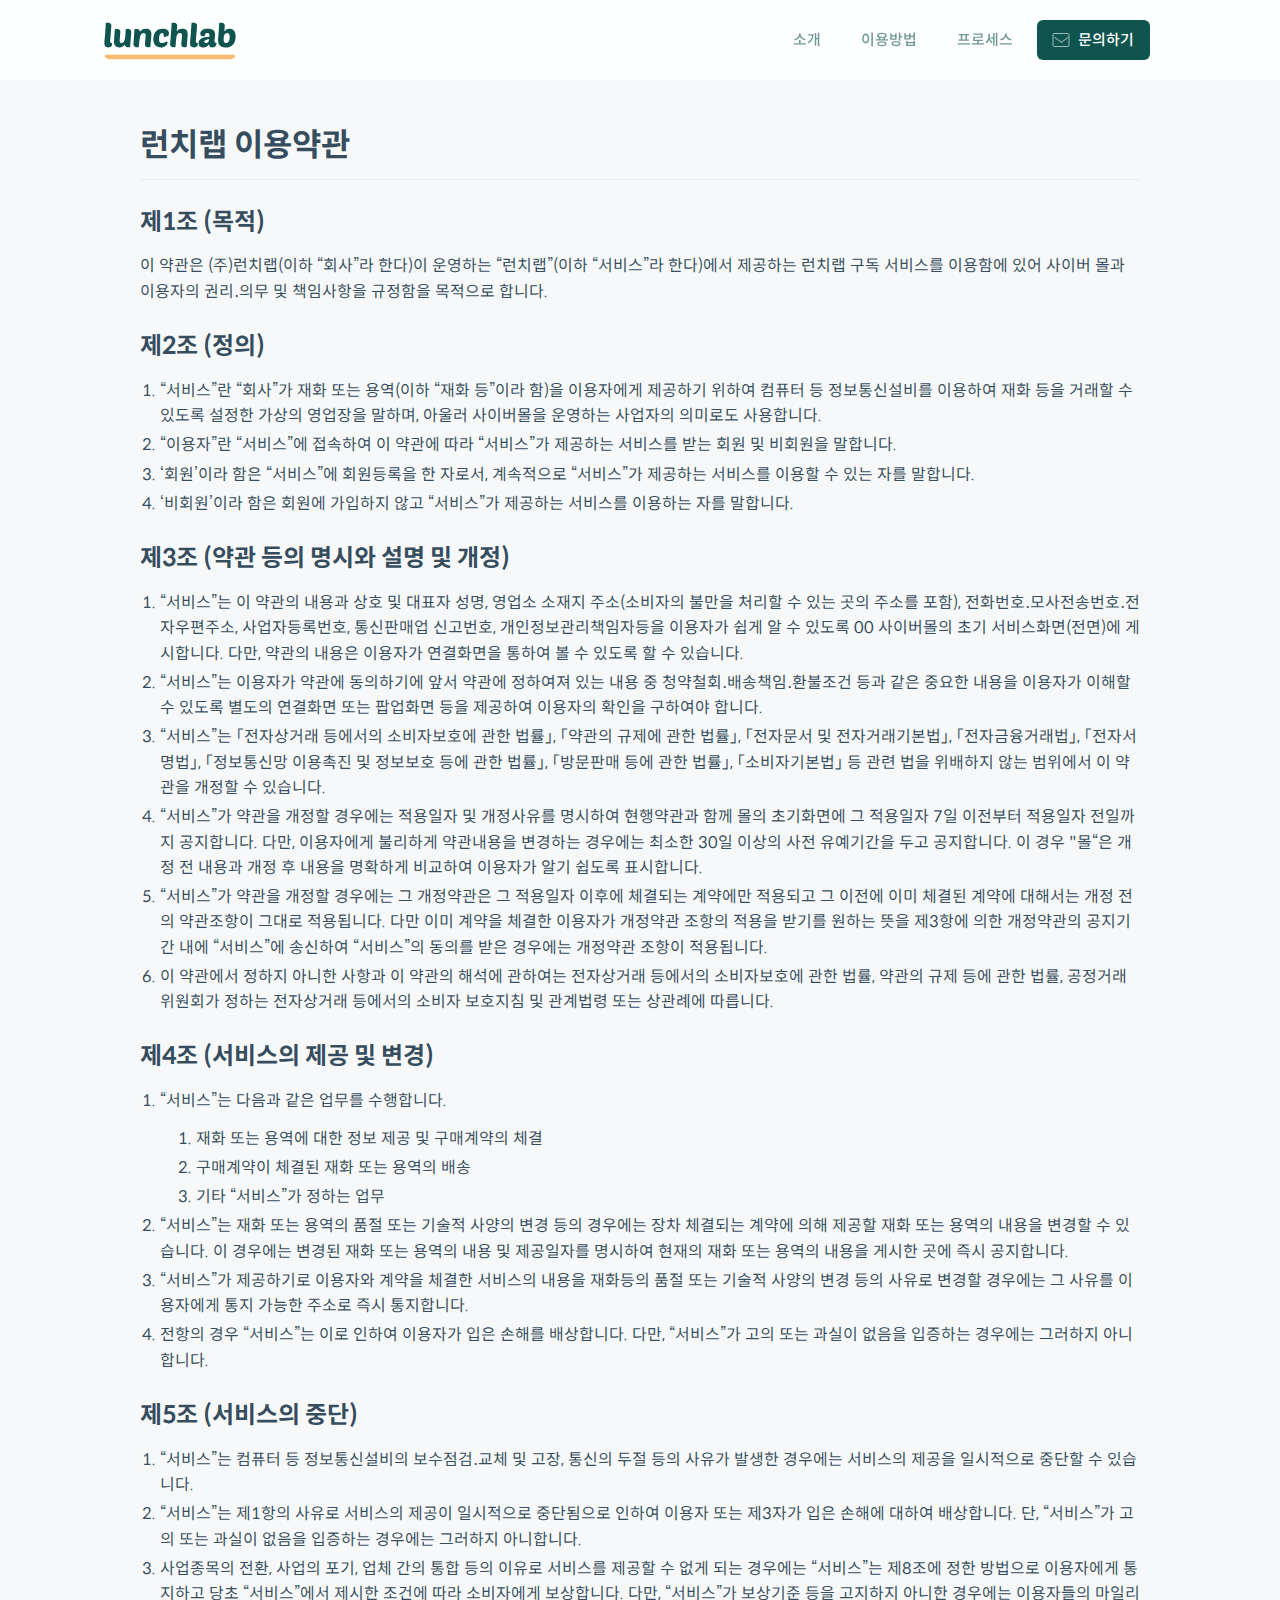
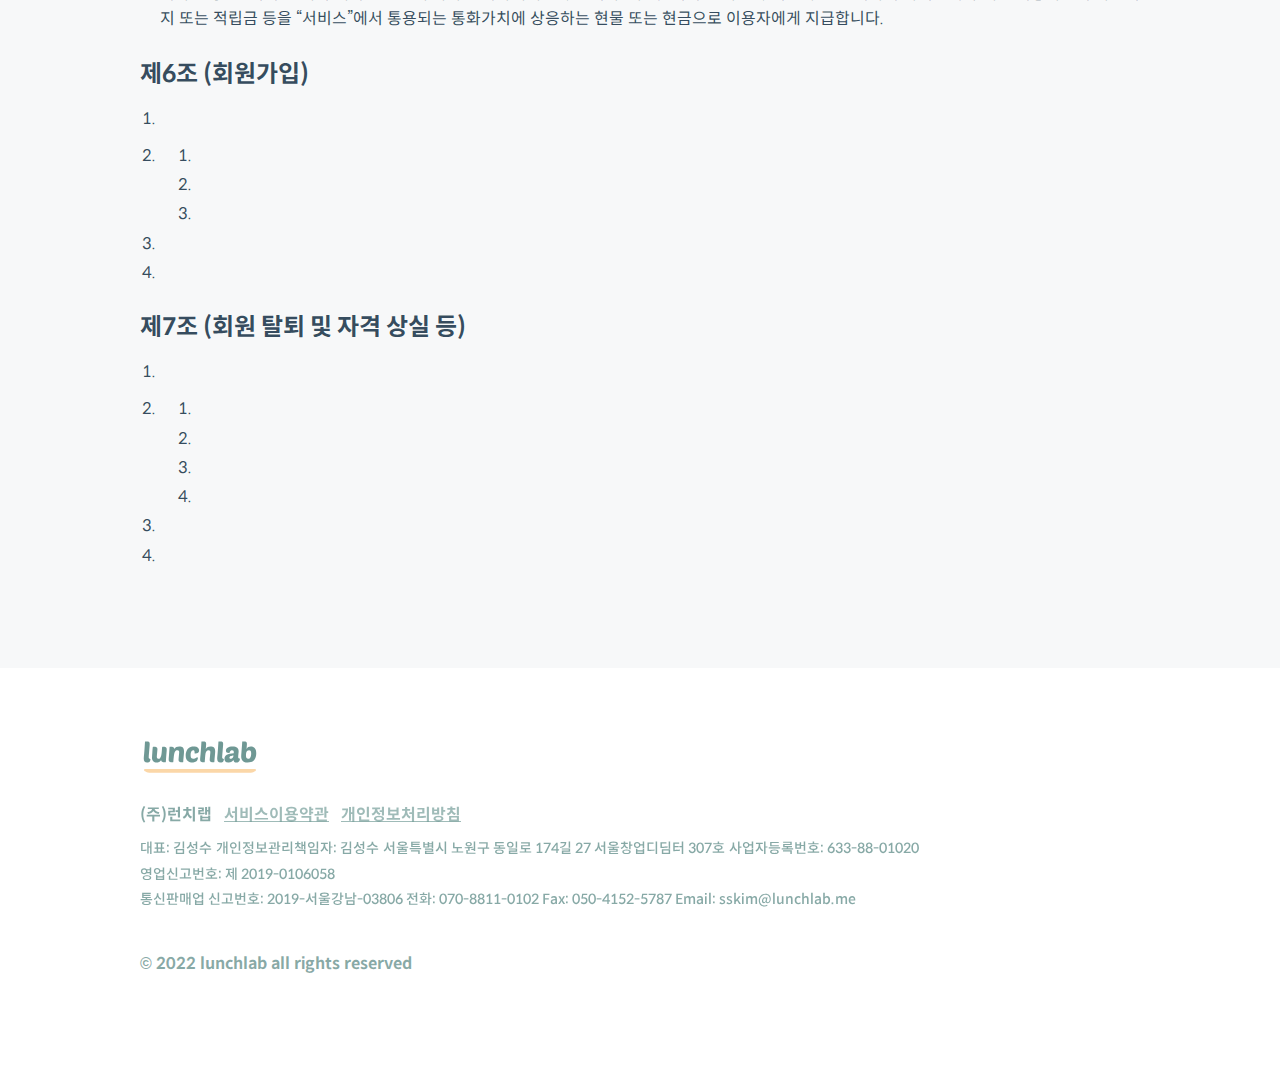
==== commit b527ada7: "체험 안내 추가, 서비스 지역 안내 추가" ====
--- a/terms.html
+++ b/terms.html
@@ -4,10 +4,15 @@
 <meta charset="UTF-8">
 <meta name="viewport" content="width=device-width, initial-scale=1.0" />
 <meta name="theme-color" content="#ffffff">
-<link rel=”shortcut icon” href=”img/favicon.png”>
-<link rel="icon" href="img/favicon.png">
-<link rel="mask-icon" href="img/favicon.png" color="#000000">
-<link rel="apple-touch-icon" href="img/favicon.png">
+<meta property="og:type" content="website">
+<meta property="og:url" content="https://r712.github.io/lunchlab">
+<meta property="og:title" content="런치랩 오더 - 점심을 먹는 새로운 습관">
+<meta property="og:image" content="img/og-image.png">
+<meta property="og:description" content="점심을 먹는 새로운 습관, 런치랩 입니다.">
+<meta property="og:site_name" content="런치랩 오더">
+<meta property="og:locale" content="ko_KR">
+<link rel="shortcut icon" href="./favicon.png" type="image/x-icon">
+<link rel="icon" href="./favicon.png" type="image/x-icon">
 <title> 런치랩 </title>
 <link rel="stylesheet" href="asset/company.css">
 </head>
@@ -32,10 +37,10 @@
                 </svg>
             </a>
             <nav>
-                <a href="/#jump-why">소개</a>
-                <a href="/#jump-howto">이용방법</a>
-                <a href="/#jump-area">서비스지역</a>
-                <a href="/#jump-contact"><i class="icon icon-mail"></i>문의하기</a>
+                <a href="index.html#jump-why">소개</a>
+                <a href="index.html#jump-guide">이용방법</a>
+                <a href="index.html#jump-process">프로세스</a>
+                <a href="index.html#jump-contact"><i class="icon icon-mail"></i>문의하기</a>
             </nav>
         </div>
     </header>
@@ -126,8 +131,8 @@
             </svg>
             <nav>
             <strong>(주)런치랩</strong>
-            <a href="#">서비스이용약관</a>
-            <a href="#">개인정보처리방침</a>
+            <a href="terms.html">서비스이용약관</a>
+            <a href="terms.html">개인정보처리방침</a>
             </nav>
             <p>
                 <span>대표: 김성수</span>
--- a/asset/company.css
+++ b/asset/company.css
@@ -214,6 +214,9 @@
   background-color: rgba(15, 84, 78, 0.03);
 }
 
+/*
+    섹션 스타일링
+*/
 section {
   position: relative;
   display: -webkit-box;
@@ -232,6 +235,33 @@
   min-height: 900px;
   background: #FFF;
   color: #001C34;
+  /*
+        히어로 섹션
+    */
+  /*
+        미션
+    */
+  /*
+        클라이언트
+    */
+  /*
+        프로세스
+    */
+  /*
+        라인업 제품 메뉴
+    */
+  /*
+        Faq 섹션
+    */
+  /*
+        가이드
+    */
+  /*
+        문의 contact
+    */
+  /*
+        체험하기
+    */
 }
 
 section .btn-jump {
@@ -316,7 +346,7 @@
   z-index: 1;
   position: relative;
   min-height: 100vh;
-  background: rgba(15, 84, 78, 0.03) url("https://r712.github.io/lunchlab/pic/220509-0982.png") no-repeat center bottom fixed;
+  background: rgba(15, 84, 78, 0.03) url("../pic/220509-0982.png") no-repeat center bottom fixed;
   background-size: cover;
   overflow: hidden;
 }
@@ -729,12 +759,12 @@
 }
 
 section.process .introduce .item[data-kind=cook] {
-  background: rgba(15, 84, 78, 0.03) url("/pic/220609-0019.png") no-repeat center;
+  background: rgba(15, 84, 78, 0.03) url("../pic/220609-0019.png") no-repeat center;
   background-size: 760px !important;
 }
 
 section.process .introduce .item[data-kind=delivery] {
-  background: rgba(15, 84, 78, 0.03) url("/pic/220509-0027.png") no-repeat left bottom;
+  background: rgba(15, 84, 78, 0.03) url("../pic/220509-0027.png") no-repeat left bottom;
   background-size: 600px !important;
 }
 
@@ -881,15 +911,15 @@
 }
 
 section.product .item[data-kind=meal] {
-  background: rgba(15, 84, 78, 0.4) url("/pic/meal1.png") no-repeat right -40px;
+  background: rgba(15, 84, 78, 0.4) url("../pic/meal1.png") no-repeat right -40px;
 }
 
 section.product .item[data-kind=fresh] {
-  background: rgba(15, 84, 78, 0.4) url("/pic/fresh2.png") no-repeat -20px -60px;
+  background: rgba(15, 84, 78, 0.4) url("../pic/fresh2.png") no-repeat -20px -60px;
 }
 
 section.product .item[data-kind=yogurt] {
-  background: rgba(15, 84, 78, 0.4) url("/pic/yogurt.png") no-repeat -100px -60px;
+  background: rgba(15, 84, 78, 0.4) url("../pic/yogurt.png") no-repeat -100px -60px;
 }
 
 section.product .item[data-kind]::before {
@@ -1105,6 +1135,7 @@
       -ms-flex-align: start;
           align-items: flex-start;
   margin-top: 40px;
+  width: 100%;
 }
 
 section.guide .cardbox .item {
@@ -1113,6 +1144,8 @@
   width: calc(100% / 3);
   height: 240px;
   background: #FFF;
+  -webkit-transition: all .4s;
+  transition: all .4s;
 }
 
 section.guide .cardbox .item:first-child {
@@ -1151,6 +1184,11 @@
   content: '🥗';
 }
 
+section.guide .cardbox .item:hover {
+  -webkit-transform: scale(1.05);
+          transform: scale(1.05);
+}
+
 section.guide .cardbox ul {
   list-style: none;
   margin-top: 10px;
@@ -1191,8 +1229,8 @@
 section.guide .information {
   margin-top: 40px;
   width: 84%;
-  max-width: 780px;
-  color: rgba(0, 28, 52, 0.4);
+  max-width: 600px;
+  color: rgba(15, 84, 78, 0.5);
   list-style: none;
 }
 
@@ -1201,9 +1239,9 @@
   display: -ms-flexbox;
   display: flex;
   position: relative;
-  color: rgba(0, 28, 52, 0.4);
+  color: rgba(15, 84, 78, 0.5);
   font-weight: 400;
-  font-size: 15px;
+  font-size: 16px;
   line-height: 28px;
   word-break: keep-all;
 }
@@ -1211,9 +1249,13 @@
 section.guide .information li::before {
   content: '✓';
   margin: 0 12px 0 2px;
-  color: rgba(0, 28, 52, 0.4);
+  color: rgba(15, 84, 78, 0.5);
   font-weight: 600;
   opacity: .4;
+}
+
+section.guide .information li:first-child {
+  color: #0F544E;
 }
 
 section.contact {
@@ -1460,6 +1502,111 @@
   text-decoration: underline;
 }
 
+section .tryuse {
+  position: relative;
+  margin: 40px 0 40px;
+  padding: 40px;
+  width: 100%;
+  max-width: 1080px;
+  min-width: inherit;
+  display: -webkit-box;
+  display: -ms-flexbox;
+  display: flex;
+  -webkit-box-pack: justify;
+      -ms-flex-pack: justify;
+          justify-content: space-between;
+  -webkit-box-align: center;
+      -ms-flex-align: center;
+          align-items: center;
+  background: url("../img/pic-life.png") no-repeat center bottom;
+  background-size: 1080px;
+  color: #FFF;
+  border-radius: 16px;
+}
+
+section .tryuse::before {
+  content: '';
+  position: absolute;
+  left: 0;
+  top: 0;
+  width: 100%;
+  height: 100%;
+  background: rgba(15, 84, 78, 0.4);
+  border-radius: 16px;
+  -webkit-transition: all .4s ease;
+  transition: all .4s ease;
+}
+
+section .tryuse h2 {
+  z-index: 1;
+  position: relative;
+  display: -webkit-box;
+  display: -ms-flexbox;
+  display: flex;
+  -webkit-box-orient: vertical;
+  -webkit-box-direction: normal;
+      -ms-flex-direction: column;
+          flex-direction: column;
+  margin: 24px;
+}
+
+section .tryuse small {
+  opacity: .8;
+  margin-bottom: 8px;
+  font-size: 16px;
+}
+
+section .tryuse span {
+  color: #FFF;
+  font-weight: 600;
+  font-size: 36px;
+  line-height: 48px;
+  letter-spacing: -1px;
+}
+
+section .tryuse span:nth-child(2) {
+  color: rgba(255, 255, 255, 0.8);
+}
+
+section .tryuse a {
+  margin-top: 12px;
+  padding-top: 12px;
+  border-top: 1px solid rgba(255, 255, 255, 0.1);
+  color: #FFF;
+  font-weight: 600;
+  font-size: 20px;
+}
+
+section .tryuse a::after {
+  content: '>';
+  margin-left: 6px;
+  font-weight: 100;
+}
+
+section .tryuse a:hover {
+  color: #DCB574;
+}
+
+section .tryuse p {
+  display: -webkit-box;
+  display: -ms-flexbox;
+  display: flex;
+  -webkit-box-orient: vertical;
+  -webkit-box-direction: normal;
+      -ms-flex-direction: column;
+          flex-direction: column;
+  max-width: 400px;
+  margin: 24px;
+  padding: 24px;
+  background: rgba(0, 28, 52, 0.2);
+  font-weight: 400;
+  font-size: 16px;
+  word-break: keep-all;
+  border-radius: 12px;
+  -webkit-backdrop-filter: blur(16px);
+          backdrop-filter: blur(16px);
+}
+
 /*
     FAQ 아코디언
 */
@@ -1601,6 +1748,9 @@
   padding-left: 36px;
 }
 
+/*
+    푸터
+*/
 .copyright {
   display: -webkit-box;
   display: -ms-flexbox;
@@ -1691,6 +1841,9 @@
   color: #0F544E;
 }
 
+/*
+    애니메이션
+*/
 @-webkit-keyframes blingEffect {
   from {
     -webkit-transform: translateX(0);
@@ -1703,7 +1856,6 @@
     opacity: .8;
   }
 }
-
 @keyframes blingEffect {
   from {
     -webkit-transform: translateX(0);
